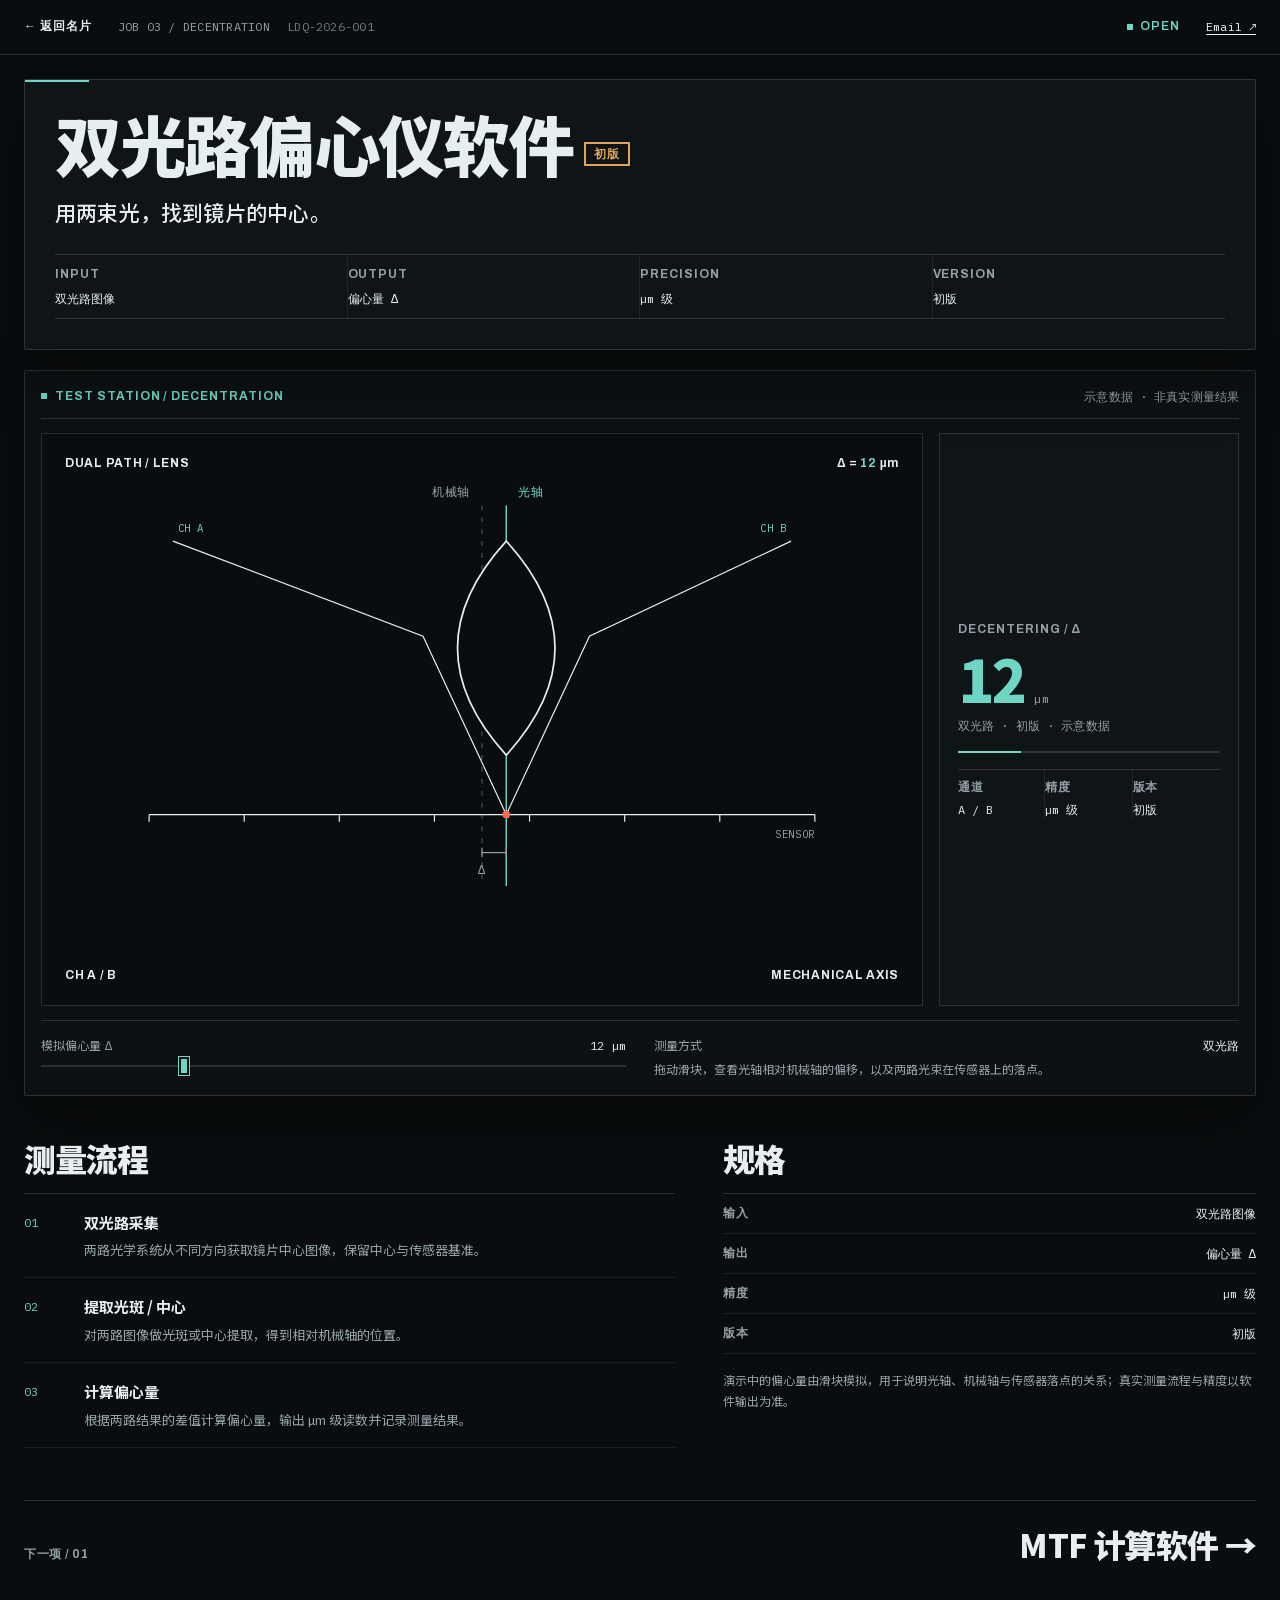
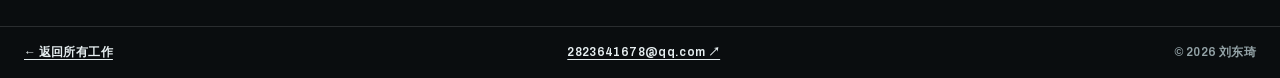
==== work/decentration.html @ 6ee16fad "Deploy optical instrument console" ====
<!DOCTYPE html>
<html lang="zh-CN">
<head>
  <meta charset="utf-8">
  <meta name="viewport" content="width=device-width, initial-scale=1">
  <title>双光路偏心仪软件 — 刘东琦</title>
  <meta name="description" content="双光路偏心测量软件初版：提取两路光斑/中心位置，计算镜片偏心量，精度 µm 级。">
  <meta name="theme-color" content="#0a0d0f">
  <link rel="icon" href="../favicon.svg" type="image/svg+xml">
  <link rel="preload" href="../assets/fonts/noto-sans-sc.woff2" as="font" type="font/woff2" crossorigin>
  <link rel="stylesheet" href="../styles.css">
  <link rel="stylesheet" href="work.css">
</head>
<body class="case-page" data-project="decentration">
  <a class="skip" href="#demo">跳到效果演示</a>

  <header class="topbar">
    <div class="topbar__inner">
      <a class="topbar__brand" href="../index.html#work">← 返回名片</a>
      <span class="topbar__job">JOB 03 / DECENTRATION <span>LDQ-2026-001</span></span>
      <span class="topbar__status"><i></i>OPEN</span>
      <a class="topbar__email" href="mailto:2823641678@qq.com">Email ↗</a>
    </div>
  </header>

  <main class="case" id="demo">
    <div class="wrap">
      <header class="case-head">
        <h1>双光路偏心仪软件<span class="badge">初版</span></h1>
        <p class="case-head__lead">用两束光，找到镜片的中心。</p>
        <dl class="case-head__facts">
          <div><dt>INPUT</dt><dd>双光路图像</dd></div>
          <div><dt>OUTPUT</dt><dd>偏心量 Δ</dd></div>
          <div><dt>PRECISION</dt><dd>µm 级</dd></div>
          <div><dt>VERSION</dt><dd>初版</dd></div>
        </dl>
      </header>

      <section class="demo" aria-label="双光路偏心测量演示">
        <div class="demo__head">
          <span class="demo__label"><i></i>TEST STATION / DECENTRATION</span>
          <span class="demo__note">示意数据 · 非真实测量结果</span>
        </div>

        <div class="demo__grid">
          <div class="demo__stage dec-stage">
            <svg data-dec-svg viewBox="0 0 720 460" role="img" aria-labelledby="dec-demo-title">
              <title id="dec-demo-title">双光路偏心测量示意</title>
              <g data-dec-plot></g>
            </svg>
            <div class="stage-hud">
              <span>DUAL PATH / LENS</span>
              <span>Δ = <b data-dec-offset>12</b> µm</span>
            </div>
            <div class="stage-hud stage-hud--bottom">
              <span>CH A / B</span>
              <span>MECHANICAL AXIS</span>
            </div>
          </div>

          <aside class="readout" aria-label="测量读数">
            <p class="readout__label">DECENTERING / Δ</p>
            <p class="readout__value"><span data-dec-value>12</span><small>µm</small></p>
            <p class="readout__sub">双光路 · 初版 · 示意数据</p>
            <div class="readout__bar"><i data-dec-bar></i></div>
            <dl class="readout__list">
              <div><dt>通道</dt><dd>A / B</dd></div>
              <div><dt>精度</dt><dd>µm 级</dd></div>
              <div><dt>版本</dt><dd>初版</dd></div>
            </dl>
          </aside>
        </div>

        <div class="demo__controls">
          <label class="control">
            <span>模拟偏心量 Δ <b><span data-dec-offset>12</span> µm</b></span>
            <input type="range" min="0" max="50" step="1" value="12" data-dec-input>
          </label>
          <div class="control control--note">
            <span>测量方式 <b>双光路</b></span>
            <p>拖动滑块，查看光轴相对机械轴的偏移，以及两路光束在传感器上的落点。</p>
          </div>
        </div>
      </section>

      <div class="case-grid">
        <section class="case-block">
          <h2>测量流程</h2>
          <ol class="steps">
            <li>
              <span>01</span>
              <div>
                <b>双光路采集</b>
                <p>两路光学系统从不同方向获取镜片中心图像，保留中心与传感器基准。</p>
              </div>
            </li>
            <li>
              <span>02</span>
              <div>
                <b>提取光斑 / 中心</b>
                <p>对两路图像做光斑或中心提取，得到相对机械轴的位置。</p>
              </div>
            </li>
            <li>
              <span>03</span>
              <div>
                <b>计算偏心量</b>
                <p>根据两路结果的差值计算偏心量，输出 µm 级读数并记录测量结果。</p>
              </div>
            </li>
          </ol>
        </section>

        <aside class="case-specs">
          <h2>规格</h2>
          <dl>
            <div><dt>输入</dt><dd>双光路图像</dd></div>
            <div><dt>输出</dt><dd>偏心量 Δ</dd></div>
            <div><dt>精度</dt><dd>µm 级</dd></div>
            <div><dt>版本</dt><dd>初版</dd></div>
          </dl>
          <p class="case-note">演示中的偏心量由滑块模拟，用于说明光轴、机械轴与传感器落点的关系；真实测量流程与精度以软件输出为准。</p>
        </aside>
      </div>

      <nav class="case-next" aria-label="下一个项目">
        <a href="mtf.html">
          <span>下一项 / 01</span>
          <b>MTF 计算软件 →</b>
        </a>
      </nav>
    </div>
  </main>

  <footer class="case-footer">
    <div class="wrap case-footer__inner">
      <a href="../index.html#work">← 返回所有工作</a>
      <a href="mailto:2823641678@qq.com">2823641678@qq.com ↗</a>
      <span>© 2026 刘东琦</span>
    </div>
  </footer>

  <script src="work.js" defer></script>
</body>
</html>
---- styles.css ----
/* ------------------------------------------------------------------
   Optical Instrument Console — 刘东琦 / AI software engineer
   Dark, precision-instrument system: graphite, fine rules, live data.
   ------------------------------------------------------------------ */

@font-face {
  font-family: "Noto Sans SC";
  src: url("assets/fonts/noto-sans-sc.woff2") format("woff2");
  font-weight: 400 900;
  font-style: normal;
  font-display: swap;
}

@font-face {
  font-family: "Archivo";
  src: url("assets/fonts/archivo.woff2") format("woff2");
  font-weight: 400 700;
  font-style: normal;
  font-display: swap;
}

@font-face {
  font-family: "IBM Plex Mono";
  src: url("assets/fonts/ibm-plex-mono-regular.woff2") format("woff2");
  font-weight: 400;
  font-style: normal;
  font-display: swap;
}

:root {
  --bg: #0a0d0f;
  --panel: #0f1417;
  --panel-2: #0c1113;
  --line: rgba(230, 240, 240, 0.14);
  --line-soft: rgba(230, 240, 240, 0.08);
  --text: #e6eef0;
  --muted: #93a2a6;
  --dim: #6f8085;
  --cyan: #6fd5c5;
  --amber: #dfa55c;
  --red: #ff6b4f;
  --sans-cn: "Noto Sans SC", "PingFang SC", "Hiragino Sans GB", "Microsoft YaHei", sans-serif;
  --display: "Archivo", "Helvetica Neue", Arial, sans-serif;
  --mono: "IBM Plex Mono", ui-monospace, "SF Mono", Menlo, monospace;
  --shadow: 0 24px 64px rgba(0, 0, 0, 0.35);
  color-scheme: dark;
}

*,
*::before,
*::after {
  box-sizing: border-box;
}

html {
  scroll-behavior: smooth;
}

body {
  margin: 0;
  min-height: 100vh;
  overflow-x: hidden;
  background: var(--bg);
  color: var(--text);
  font-family: var(--sans-cn);
  font-size: 16px;
  line-height: 1.6;
  -webkit-font-smoothing: antialiased;
  text-rendering: optimizeLegibility;
  caret-color: var(--cyan);
  scrollbar-color: var(--muted) var(--bg);
}

a {
  color: inherit;
  text-decoration: none;
}

button {
  padding: 0;
  border: 0;
  background: none;
  color: inherit;
  font: inherit;
  cursor: pointer;
}

svg {
  display: block;
  max-width: 100%;
}

::selection {
  background: var(--cyan);
  color: var(--bg);
}

:focus-visible {
  outline: 2px solid var(--cyan);
  outline-offset: 3px;
}

.skip {
  position: fixed;
  top: 12px;
  left: 12px;
  z-index: 40;
  padding: 10px 14px;
  background: var(--cyan);
  color: var(--bg);
  font-family: var(--display);
  font-size: 12px;
  font-weight: 700;
  letter-spacing: 0.04em;
  transform: translateY(-200%);
}

.skip:focus {
  transform: none;
}

.wrap {
  width: min(1280px, calc(100% - 48px));
  margin-inline: auto;
}

/* Ambient technical drawing ----------------------------------------- */

.ambient {
  position: fixed;
  top: 50%;
  right: -10vw;
  z-index: 0;
  width: min(900px, 80vw);
  height: auto;
  opacity: 0.9;
  pointer-events: none;
  transform: translateY(-50%);
}

main {
  position: relative;
  z-index: 1;
}

/* System bar -------------------------------------------------------- */

.topbar {
  position: sticky;
  top: 0;
  z-index: 30;
  border-bottom: 1px solid var(--line);
  background: var(--bg);
}

.topbar__inner {
  display: flex;
  align-items: center;
  gap: 26px;
  width: min(1280px, calc(100% - 48px));
  min-height: 54px;
  margin-inline: auto;
  font-family: var(--display);
  font-size: 12px;
  font-weight: 600;
  letter-spacing: 0.08em;
  text-transform: uppercase;
}

.topbar__brand {
  display: inline-flex;
  align-items: center;
  gap: 9px;
  color: var(--text);
  font-weight: 700;
}

.topbar__mark {
  width: 20px;
  height: 20px;
  color: var(--cyan);
}

.topbar__mark .mark-dot {
  fill: var(--cyan);
}

.topbar__job {
  color: var(--muted);
  font-family: var(--mono);
  font-size: 12px;
  font-weight: 400;
  letter-spacing: 0.02em;
  text-transform: none;
}

.topbar__job span {
  margin-left: 10px;
  color: var(--dim);
}

.topbar__status {
  display: inline-flex;
  align-items: center;
  gap: 7px;
  margin-left: auto;
  color: var(--cyan);
}

.topbar__status i {
  width: 6px;
  height: 6px;
  background: var(--cyan);
}

.topbar__email {
  color: var(--text);
  font-family: var(--mono);
  font-size: 12px;
  font-weight: 400;
  letter-spacing: 0.01em;
  text-transform: none;
  text-decoration: underline;
  text-underline-offset: 3px;
}

.topbar__email:hover {
  color: var(--cyan);
}

/* Hero console ------------------------------------------------------ */

.console {
  padding: 24px 0 0;
}

.console__grid {
  display: grid;
  grid-template-columns: minmax(0, 4.8fr) minmax(0, 7.2fr);
  gap: 18px;
  align-items: stretch;
}

.profile {
  position: relative;
  display: flex;
  flex-direction: column;
  overflow: hidden;
  padding: clamp(24px, 2.6vw, 34px);
  border: 1px solid var(--line);
  border-radius: 2px;
  background: var(--panel);
  box-shadow: var(--shadow);
}

.profile::before {
  content: "";
  position: absolute;
  top: 0;
  left: 0;
  width: 64px;
  height: 2px;
  background: var(--cyan);
}

.profile h1 {
  margin: 0;
  color: var(--text);
  font-family: var(--sans-cn);
  font-size: clamp(68px, 7vw, 102px);
  font-weight: 900;
  line-height: 0.95;
  letter-spacing: -0.04em;
}

.profile h1 .dot {
  color: var(--cyan);
}

.profile__latin {
  margin: 8px 0 0;
  color: var(--muted);
  font-family: var(--display);
  font-size: 12px;
  font-weight: 600;
  letter-spacing: 0.2em;
}

.profile__role {
  display: flex;
  flex-wrap: wrap;
  align-items: baseline;
  margin: 20px 0 0;
  color: var(--text);
  font-size: 15px;
  font-weight: 500;
}

.profile__role strong {
  font-weight: 700;
}

.profile__role span {
  margin: 0 9px;
  color: var(--muted);
}

.profile__statement {
  max-width: 15em;
  margin: 24px 0 0;
  color: var(--text);
  font-size: clamp(22px, 2.2vw, 28px);
  font-weight: 500;
  line-height: 1.5;
  letter-spacing: 0.01em;
}

.profile__specs {
  margin: auto 0 0;
  border-top: 1px solid var(--line);
}

.profile__specs div {
  display: flex;
  align-items: baseline;
  justify-content: space-between;
  gap: 16px;
  padding: 9px 0;
  border-bottom: 1px solid var(--line-soft);
}

.profile__specs dt {
  color: var(--muted);
  font-family: var(--display);
  font-size: 12px;
  font-weight: 700;
  letter-spacing: 0.08em;
}

.profile__specs dd {
  margin: 0;
  color: var(--text);
  font-family: var(--mono);
  font-size: 12px;
  letter-spacing: 0.01em;
  text-align: right;
}

.profile__contact {
  display: flex;
  flex-wrap: wrap;
  align-items: center;
  gap: 12px 16px;
  margin-top: 18px;
}

.profile__email {
  color: var(--text);
  font-family: var(--mono);
  font-size: 14px;
  letter-spacing: 0.01em;
  text-decoration: underline;
  text-underline-offset: 4px;
}

.profile__email:hover {
  color: var(--cyan);
}

.copy-link {
  color: var(--cyan);
  font-family: var(--display);
  font-size: 12px;
  font-weight: 700;
  letter-spacing: 0.08em;
  text-decoration: underline;
  text-underline-offset: 3px;
}

.copy-link:hover {
  color: var(--text);
}

.copy-link.is-copied {
  color: var(--amber);
}

.save-card {
  display: inline-flex;
  align-items: center;
  gap: 8px;
  margin-left: auto;
  padding: 10px 14px;
  border: 1px solid var(--cyan);
  background: transparent;
  color: var(--cyan);
  font-family: var(--display);
  font-size: 12px;
  font-weight: 700;
  letter-spacing: 0.08em;
  line-height: 1.2;
  transition: background 0.15s ease, color 0.15s ease;
}

.save-card:hover {
  background: var(--cyan);
  color: var(--bg);
}

.save-card.is-done {
  background: var(--cyan);
  color: var(--bg);
}

/* Schematic --------------------------------------------------------- */

.schematic {
  display: flex;
  min-width: 0;
  flex-direction: column;
  border: 1px solid var(--line);
  border-radius: 2px;
  background: var(--panel-2);
  box-shadow: var(--shadow);
}

.schematic__bar,
.schematic__foot {
  display: flex;
  align-items: center;
  justify-content: space-between;
  gap: 16px;
  padding: 11px 14px;
  color: var(--muted);
  font-family: var(--mono);
  font-size: 12px;
  letter-spacing: 0.05em;
  text-transform: uppercase;
}

.schematic__bar {
  border-bottom: 1px solid var(--line);
}

.schematic__bar span:first-child {
  color: var(--text);
}

.schematic__foot {
  border-top: 1px solid var(--line);
}

.schematic__drawing {
  width: 100%;
  height: auto;
}

/* Work manifest ----------------------------------------------------- */

.manifest {
  padding: 48px 0 40px;
  background: var(--bg);
}

.manifest__head {
  display: flex;
  align-items: baseline;
  justify-content: space-between;
  gap: 24px;
  padding-bottom: 14px;
  border-bottom: 1px solid var(--line);
}

.manifest__head h2 {
  margin: 0;
  color: var(--text);
  font-family: var(--sans-cn);
  font-size: clamp(30px, 3vw, 38px);
  font-weight: 900;
  letter-spacing: -0.03em;
  line-height: 1.1;
}

.manifest__head h2 span {
  margin-left: 10px;
  color: var(--muted);
  font-family: var(--display);
  font-size: 12px;
  font-weight: 600;
  letter-spacing: 0.12em;
}

.manifest__head p {
  margin: 0;
  color: var(--muted);
  font-family: var(--mono);
  font-size: 12px;
  letter-spacing: 0.04em;
}

.manifest__table {
  border-bottom: 1px solid var(--line);
}

.manifest__header,
.module {
  display: grid;
  grid-template-columns: minmax(0, 1fr) 150px 140px 100px 100px;
  gap: 16px;
  align-items: center;
}

.manifest__header {
  padding: 10px 0;
  border-bottom: 1px solid var(--line);
  color: var(--muted);
  font-family: var(--display);
  font-size: 12px;
  font-weight: 700;
  letter-spacing: 0.08em;
  text-transform: uppercase;
}

.module {
  padding: 16px 0;
  border-bottom: 1px solid var(--line-soft);
  color: var(--text);
  transition: background 0.15s ease;
}

.module:last-child {
  border-bottom: 0;
}

.module:hover {
  background: rgba(255, 255, 255, 0.03);
}

.module:focus-visible {
  outline-offset: -2px;
}

.module__main {
  display: grid;
  grid-template-columns: 28px 54px minmax(0, 1fr);
  gap: 12px;
  align-items: center;
}

.module__index {
  color: var(--cyan);
  font-family: var(--mono);
  font-size: 12px;
}

.module__fig {
  width: 52px;
  height: 36px;
}

.module__title b {
  display: block;
  color: var(--text);
  font-size: 19px;
  font-weight: 700;
  letter-spacing: -0.01em;
  line-height: 1.3;
}

.module__title small {
  display: block;
  margin-top: 3px;
  color: var(--muted);
  font-size: 12px;
  font-weight: 400;
}

.module__cell {
  color: var(--muted);
  font-family: var(--mono);
  font-size: 12px;
  letter-spacing: 0.01em;
}

.module__state {
  display: flex;
  align-items: center;
  justify-content: space-between;
  gap: 8px;
  color: var(--cyan);
  font-family: var(--display);
  font-size: 12px;
  font-weight: 700;
  letter-spacing: 0.06em;
  text-transform: uppercase;
}

.module__state i {
  font-style: normal;
  transition: transform 0.15s ease;
}

.module:hover .module__state i {
  transform: translateX(4px);
}

.module__state--initial {
  color: var(--amber);
}

/* Footer ------------------------------------------------------------ */

.footer {
  padding: 30px 0 18px;
  border-top: 1px solid var(--line);
  background: var(--bg);
}

.footer__main {
  display: flex;
  align-items: flex-end;
  justify-content: space-between;
  gap: 32px;
}

.footer__line {
  max-width: 20ch;
  margin: 0;
  color: var(--text);
  font-size: clamp(26px, 3vw, 34px);
  font-weight: 500;
  line-height: 1.45;
  letter-spacing: -0.01em;
}

.footer__contact {
  display: flex;
  flex-wrap: wrap;
  align-items: center;
  gap: 18px;
}

.footer__email {
  color: var(--text);
  font-family: var(--mono);
  font-size: 14px;
  letter-spacing: 0.01em;
  text-decoration: underline;
  text-underline-offset: 4px;
}

.footer__email:hover {
  color: var(--cyan);
}

.footer__back {
  color: var(--muted);
  font-family: var(--display);
  font-size: 12px;
  font-weight: 600;
  letter-spacing: 0.04em;
}

.footer__back:hover {
  color: var(--text);
}

.footer__meta {
  display: flex;
  flex-wrap: wrap;
  justify-content: space-between;
  gap: 10px 24px;
  margin-top: 28px;
  padding-top: 12px;
  border-top: 1px solid var(--line-soft);
  color: var(--muted);
  font-family: var(--display);
  font-size: 12px;
  font-weight: 600;
  letter-spacing: 0.06em;
  text-transform: uppercase;
}

.footer__fine {
  max-width: 72ch;
  margin: 10px 0 0;
  color: var(--muted);
  font-size: 10px;
  line-height: 1.7;
}

/* Motion ------------------------------------------------------------ */

/* One authored moment: the schematic is already visible; the status is static.
   Interactive values update instantly. No scroll reveals, glows, or parallax. */

/* Responsive -------------------------------------------------------- */

@media (max-width: 1080px) {
  .console__grid {
    grid-template-columns: 1fr;
  }

  .schematic {
    max-width: 760px;
  }

  .manifest__header,
  .module {
    grid-template-columns: minmax(0, 1fr) 120px 116px 84px 88px;
    gap: 12px;
  }
}

@media (max-width: 780px) {
  .wrap,
  .topbar__inner {
    width: calc(100% - 32px);
  }

  .topbar__inner {
    gap: 14px;
    min-height: 46px;
    font-size: 12px;
  }

  .topbar__job,
  .topbar__email {
    display: none;
  }

  .topbar__status {
    margin-left: auto;
  }

  .ambient {
    display: none;
  }

  .console {
    padding-top: 20px;
  }

  .profile {
    padding: 22px;
  }

  .profile h1 {
    font-size: clamp(56px, 16vw, 82px);
  }

  .profile__statement {
    font-size: 21px;
  }

  .profile__specs div {
    padding: 8px 0;
  }

  .profile__specs dd {
    max-width: 62%;
  }

  .profile__contact {
    align-items: stretch;
  }

  .profile__email {
    width: 100%;
  }

  .save-card {
    width: 100%;
    justify-content: center;
    margin-left: 0;
    margin-top: 2px;
  }

  .schematic {
    max-width: none;
  }

  .schematic__bar,
  .schematic__foot {
    flex-wrap: wrap;
    row-gap: 4px;
    font-size: 12px;
    letter-spacing: 0.03em;
  }

  .manifest {
    padding-top: 40px;
  }

  .manifest__head {
    display: block;
  }

  .manifest__head p {
    margin-top: 6px;
  }

  .manifest__header {
    display: none;
  }

  .module {
    grid-template-columns: 1fr;
    gap: 7px;
    padding: 16px 0;
  }

  .module__main {
    grid-template-columns: 22px 46px minmax(0, 1fr);
    gap: 10px;
  }

  .module__fig {
    width: 42px;
    height: 30px;
  }

  .module__title b {
    font-size: 18px;
  }

  .module__cell {
    display: flex;
    gap: 8px;
    font-size: 12px;
  }

  .module__cell::before {
    content: attr(data-label);
    width: 76px;
    flex: 0 0 auto;
    color: var(--muted);
    font-family: var(--display);
    font-size: 12px;
    font-weight: 700;
    letter-spacing: 0.06em;
  }

  .module__state {
    justify-content: flex-start;
    gap: 8px;
  }

  .footer__main {
    display: block;
  }

  .footer__contact {
    margin-top: 18px;
  }

  .footer__meta {
    display: grid;
    grid-template-columns: 1fr;
    gap: 6px;
  }
}

@media (max-width: 420px) {
  .profile h1 {
    font-size: 54px;
  }

  .profile__latin {
    font-size: 12px;
  }

  .profile__role {
    font-size: 14px;
  }

  .profile__statement {
    font-size: 19px;
  }

  .profile__email {
    font-size: 13px;
  }

  .footer__line {
    font-size: 24px;
  }

  .footer__email {
    font-size: 13px;
  }
}

/* Reduced motion ---------------------------------------------------- */

@media (prefers-reduced-motion: reduce) {
  html {
    scroll-behavior: auto;
  }

  *,
  *::before,
  *::after {
    animation-duration: 0.01ms !important;
    animation-delay: 0ms !important;
    animation-iteration-count: 1 !important;
    transition-duration: 0.01ms !important;
  }
}

/* Print ------------------------------------------------------------- */

@media print {
  body {
    background: #fff;
    color: #000;
  }

  .ambient,
  .topbar,
  .footer,
  .skip {
    display: none;
  }

  .console {
    padding: 0;
  }

  .console__grid {
    grid-template-columns: 1fr;
  }

  .profile,
  .schematic {
    box-shadow: none;
    border-color: #000;
    background: #fff;
    color: #000;
  }

  .profile h1,
  .profile__role,
  .profile__statement,
  .module__title b {
    color: #000;
  }

  .manifest {
    padding-top: 24px;
  }

  .module:hover {
    background: transparent;
  }
}
---- work/work.css ----
/* ------------------------------------------------------------------
   Case pages — dark optical test benches
   ------------------------------------------------------------------ */

.case-page {
  overflow-x: hidden;
  background: var(--bg);
  color: var(--text);
}

.case {
  padding: 24px 0 56px;
  background: var(--bg);
}

.case-head {
  position: relative;
  padding: 30px;
  border: 1px solid var(--line);
  border-radius: 2px;
  background: var(--panel);
  box-shadow: var(--shadow);
}

.case-head::before {
  content: "";
  position: absolute;
  top: 0;
  left: 0;
  width: 64px;
  height: 2px;
  background: var(--cyan);
}

.case-head h1 {
  margin: 0;
  color: var(--text);
  font-family: var(--sans-cn);
  font-size: clamp(44px, 5.2vw, 68px);
  font-weight: 900;
  line-height: 1.02;
  letter-spacing: -0.035em;
}

.case-head .badge {
  display: inline-block;
  margin-left: 12px;
  padding: 4px 8px;
  border: 2px solid var(--amber);
  color: var(--amber);
  font-family: var(--display);
  font-size: 12px;
  font-weight: 700;
  letter-spacing: 0.06em;
  vertical-align: middle;
}

.case-head__lead {
  max-width: 30em;
  margin: 18px 0 0;
  color: var(--text);
  font-size: clamp(18px, 1.8vw, 21px);
  font-weight: 500;
  line-height: 1.55;
  letter-spacing: 0.01em;
}

.case-head__facts {
  display: grid;
  grid-template-columns: repeat(4, minmax(0, 1fr));
  margin: 26px 0 0;
  border-top: 1px solid var(--line);
  border-bottom: 1px solid var(--line);
}

.case-head__facts div {
  padding: 10px 14px 10px 0;
  border-right: 1px solid var(--line-soft);
}

.case-head__facts div:last-child {
  border-right: 0;
}

.case-head__facts dt {
  color: var(--muted);
  font-family: var(--display);
  font-size: 12px;
  font-weight: 700;
  letter-spacing: 0.08em;
  text-transform: uppercase;
}

.case-head__facts dd {
  margin: 4px 0 0;
  color: var(--text);
  font-family: var(--mono);
  font-size: 12px;
  letter-spacing: 0.01em;
}

/* Test bench -------------------------------------------------------- */

.demo {
  margin-top: 20px;
  padding: 16px;
  border: 1px solid var(--line);
  border-radius: 2px;
  background: var(--panel-2);
  box-shadow: var(--shadow);
}

.demo__head {
  display: flex;
  align-items: center;
  justify-content: space-between;
  gap: 16px;
  padding-bottom: 12px;
  border-bottom: 1px solid var(--line);
}

.demo__label {
  display: inline-flex;
  align-items: center;
  gap: 8px;
  color: var(--cyan);
  font-family: var(--display);
  font-size: 12px;
  font-weight: 700;
  letter-spacing: 0.08em;
  text-transform: uppercase;
}

.demo__label i {
  width: 6px;
  height: 6px;
  background: var(--cyan);
}

.demo__note {
  color: var(--muted);
  font-family: var(--mono);
  font-size: 12px;
  font-weight: 400;
  letter-spacing: 0.01em;
}

.demo__grid {
  display: grid;
  grid-template-columns: minmax(0, 1fr) 300px;
  gap: 16px;
  margin-top: 14px;
}

.demo__stage {
  position: relative;
  min-height: 390px;
  overflow: hidden;
  padding: 12px;
  border: 1px solid var(--line);
  background: var(--bg);
}

.readout {
  display: flex;
  flex-direction: column;
  justify-content: center;
  padding: 18px;
  border: 1px solid var(--line);
  background: var(--panel);
}

.readout__label {
  margin: 0;
  color: var(--muted);
  font-family: var(--display);
  font-size: 12px;
  font-weight: 700;
  letter-spacing: 0.08em;
}

.readout__value {
  display: flex;
  align-items: baseline;
  gap: 8px;
  margin: 10px 0 0;
  color: var(--cyan);
  font-family: var(--sans-cn);
  font-size: clamp(48px, 4.6vw, 62px);
  font-weight: 900;
  line-height: 1;
  letter-spacing: -0.03em;
}

.readout__value small {
  color: var(--muted);
  font-family: var(--mono);
  font-size: 12px;
  font-weight: 400;
  letter-spacing: 0.02em;
}

.readout__sub {
  margin: 8px 0 0;
  color: var(--muted);
  font-family: var(--mono);
  font-size: 12px;
  letter-spacing: 0.01em;
}

.readout__bar {
  height: 2px;
  margin-top: 16px;
  background: var(--line);
}

.readout__bar i {
  display: block;
  width: 78%;
  height: 100%;
  background: var(--cyan);
  transition: width 0.15s ease-out;
}

.readout__list {
  display: grid;
  grid-template-columns: repeat(3, minmax(0, 1fr));
  gap: 0;
  margin: 16px 0 0;
  padding: 0;
  border-top: 1px solid var(--line);
}

.readout__list div {
  padding: 8px 10px 0 0;
  border-right: 1px solid var(--line-soft);
}

.readout__list div:last-child {
  padding-right: 0;
  border-right: 0;
}

.readout__list dt {
  color: var(--muted);
  font-family: var(--display);
  font-size: 12px;
  font-weight: 700;
  letter-spacing: 0.06em;
}

.readout__list dd {
  margin: 3px 0 0;
  color: var(--text);
  font-family: var(--mono);
  font-size: 12px;
}

/* Intensity profile (case chart; overrides the homepage .profile panel) */

.case-page .profile {
  position: static;
  display: block;
  overflow: visible;
  margin-top: 14px;
  padding: 12px 16px 8px;
  border: 1px solid var(--line);
  border-radius: 0;
  background: var(--panel-2);
  box-shadow: none;
}

.case-page .profile::before {
  display: none;
}

.case-page .profile__head {
  display: flex;
  justify-content: space-between;
  gap: 12px;
  margin-bottom: 4px;
  color: var(--muted);
  font-family: var(--display);
  font-size: 12px;
  font-weight: 700;
  letter-spacing: 0.06em;
  text-transform: uppercase;
}

.case-page .profile svg {
  width: 100%;
  height: 100px;
}

/* Controls ---------------------------------------------------------- */

.demo__controls {
  display: grid;
  grid-template-columns: 1fr 1fr;
  gap: 16px 28px;
  margin-top: 14px;
  padding-top: 14px;
  border-top: 1px solid var(--line);
}

.control {
  display: flex;
  flex-direction: column;
  gap: 10px;
}

.control > span {
  display: flex;
  align-items: baseline;
  justify-content: space-between;
  gap: 12px;
  color: var(--muted);
  font-size: 12px;
}

.control b {
  color: var(--text);
  font-family: var(--mono);
  font-size: 12px;
  font-weight: 400;
  letter-spacing: 0.01em;
}

.control input[type="range"] {
  width: 100%;
  height: 2px;
  margin: 0;
  border-radius: 0;
  background: var(--line);
  appearance: none;
  -webkit-appearance: none;
  cursor: pointer;
  outline: none;
}

.control input[type="range"]::-webkit-slider-thumb {
  width: 10px;
  height: 18px;
  border: 2px solid var(--panel-2);
  border-radius: 0;
  background: var(--cyan);
  box-shadow: 0 0 0 1px var(--cyan);
  -webkit-appearance: none;
}

.control input[type="range"]::-moz-range-thumb {
  width: 8px;
  height: 16px;
  border: 2px solid var(--panel-2);
  border-radius: 0;
  background: var(--cyan);
  box-shadow: 0 0 0 1px var(--cyan);
}

.control--check {
  flex-direction: row;
  align-items: center;
  justify-content: space-between;
  gap: 16px;
  padding: 9px 11px;
  border: 1px solid var(--line);
}

.control--check > span {
  justify-content: flex-start;
  color: var(--text);
}

.control--check input[type="checkbox"] {
  width: 16px;
  height: 16px;
  margin: 0;
  accent-color: var(--cyan);
  cursor: pointer;
}

.control--note {
  justify-content: center;
  gap: 4px;
}

.control--note p {
  margin: 0;
  color: var(--muted);
  font-size: 12px;
  line-height: 1.65;
}

/* Stage HUD --------------------------------------------------------- */

.stage-hud {
  position: absolute;
  top: 16px;
  right: 16px;
  left: 16px;
  z-index: 3;
  display: flex;
  align-items: center;
  justify-content: space-between;
  gap: 12px;
  color: var(--text);
  font-family: var(--display);
  font-size: 12px;
  font-weight: 700;
  letter-spacing: 0.06em;
}

.stage-hud span {
  padding: 4px 7px;
  background: rgba(10, 13, 15, 0.82);
}

.stage-hud b {
  color: var(--cyan);
  font-weight: 700;
}

.stage-hud--bottom {
  top: auto;
  bottom: 16px;
}

/* MTF stage --------------------------------------------------------- */

.mtf-stage {
  background: var(--bg);
}

.linepair {
  position: absolute;
  inset: 12px;
  width: calc(100% - 24px);
  height: calc(100% - 24px);
  filter: blur(var(--blur-px, 0.3px));
}

.mtf-stage__scan {
  position: absolute;
  top: 52%;
  right: 12px;
  left: 12px;
  z-index: 2;
  height: 1px;
  background: var(--red);
}

/* Distortion / decentration stages ---------------------------------- */

.dist-stage svg,
.dec-stage svg {
  display: block;
  width: 100%;
  height: 100%;
  min-height: 366px;
}

.dist-stage__legend {
  position: absolute;
  right: 16px;
  bottom: 14px;
  left: 16px;
  z-index: 3;
  display: flex;
  flex-wrap: wrap;
  gap: 8px 16px;
  color: var(--muted);
  font-family: var(--display);
  font-size: 12px;
  font-weight: 600;
  letter-spacing: 0.04em;
}

.dist-stage__legend span {
  display: inline-flex;
  align-items: center;
  gap: 6px;
}

.dist-stage__legend i {
  display: block;
  width: 12px;
  height: 1px;
  background: currentColor;
}

.dist-stage__legend i.is-dashed {
  background: none;
  border-top: 1px dashed currentColor;
}

.dist-stage__legend i.is-dot {
  width: 5px;
  height: 5px;
  background: var(--cyan);
}

/* Case body --------------------------------------------------------- */

.case-grid {
  display: grid;
  grid-template-columns: minmax(0, 1.1fr) minmax(0, 0.9fr);
  gap: 48px;
  margin-top: 44px;
}

.case-block h2,
.case-specs h2 {
  margin: 0 0 16px;
  color: var(--text);
  font-family: var(--sans-cn);
  font-size: clamp(26px, 2.8vw, 32px);
  font-weight: 900;
  letter-spacing: -0.03em;
  line-height: 1.15;
}

.steps {
  margin: 0;
  padding: 0;
  list-style: none;
  border-top: 1px solid var(--line);
}

.steps li {
  display: grid;
  grid-template-columns: 44px minmax(0, 1fr);
  gap: 16px;
  padding: 16px 0;
  border-bottom: 1px solid var(--line-soft);
}

.steps li > span {
  color: var(--cyan);
  font-family: var(--mono);
  font-size: 12px;
  padding-top: 3px;
}

.steps b {
  color: var(--text);
  font-size: 15px;
  font-weight: 700;
}

.steps p {
  margin: 4px 0 0;
  color: var(--muted);
  font-size: 13px;
  line-height: 1.7;
}

.case-specs {
  align-self: start;
}

.case-specs dl {
  margin: 0;
  border-top: 1px solid var(--line);
}

.case-specs dl div {
  display: flex;
  justify-content: space-between;
  gap: 16px;
  padding: 10px 0;
  border-bottom: 1px solid var(--line-soft);
}

.case-specs dt {
  color: var(--muted);
  font-family: var(--display);
  font-size: 12px;
  font-weight: 700;
  letter-spacing: 0.04em;
  text-transform: uppercase;
}

.case-specs dd {
  margin: 0;
  color: var(--text);
  font-family: var(--mono);
  font-size: 12px;
  text-align: right;
}

.case-note {
  margin: 16px 0 0;
  color: var(--muted);
  font-size: 12px;
  line-height: 1.7;
}

.case-next {
  margin-top: 52px;
  padding-top: 18px;
  border-top: 1px solid var(--line);
}

.case-next a {
  display: flex;
  align-items: baseline;
  justify-content: space-between;
  gap: 24px;
}

.case-next span {
  color: var(--muted);
  font-family: var(--display);
  font-size: 12px;
  font-weight: 700;
  letter-spacing: 0.06em;
  text-transform: uppercase;
}

.case-next b {
  color: var(--text);
  font-family: var(--sans-cn);
  font-size: clamp(24px, 2.6vw, 32px);
  font-weight: 900;
  letter-spacing: -0.02em;
  transition: color 0.15s ease;
}

.case-next a:hover b {
  color: var(--cyan);
}

.case-footer {
  border-top: 1px solid var(--line);
  padding: 16px 0;
}

.case-footer__inner {
  display: flex;
  flex-wrap: wrap;
  align-items: center;
  justify-content: space-between;
  gap: 12px 24px;
  color: var(--muted);
  font-family: var(--display);
  font-size: 12px;
  font-weight: 600;
  letter-spacing: 0.03em;
}

.case-footer a {
  color: var(--text);
  text-decoration: underline;
  text-underline-offset: 3px;
}

.case-footer a:hover {
  color: var(--cyan);
}

/* Responsive -------------------------------------------------------- */

@media (max-width: 1040px) {
  .demo__grid {
    grid-template-columns: 1fr;
  }

  .case-grid {
    grid-template-columns: 1fr;
    gap: 32px;
  }

  .case-specs {
    max-width: 560px;
  }
}

@media (max-width: 760px) {
  .case {
    padding-top: 20px;
  }

  .case-head {
    padding: 22px;
  }

  .case-head h1 {
    font-size: clamp(38px, 11vw, 54px);
  }

  .case-head__lead {
    font-size: 17px;
  }

  .case-head__facts {
    grid-template-columns: 1fr;
    margin-top: 22px;
  }

  .case-head__facts div {
    display: flex;
    align-items: baseline;
    justify-content: space-between;
    gap: 16px;
    padding: 8px 8px 8px 0;
    border-right: 0;
    border-bottom: 1px solid var(--line-soft);
  }

  .case-head__facts div:last-child {
    border-bottom: 0;
  }

  .case-head__facts dd {
    margin: 0;
  }

  .demo {
    padding: 10px;
  }

  .demo__head {
    align-items: flex-start;
    gap: 8px;
  }

  .demo__note {
    font-size: 12px;
    text-align: right;
  }

  .demo__stage {
    min-height: 300px;
  }

  .dist-stage svg,
  .dec-stage svg {
    min-height: 280px;
  }

  .readout {
    padding: 16px;
  }

  .readout__value {
    font-size: 48px;
  }

  .readout__list {
    grid-template-columns: 1fr;
  }

  .readout__list div {
    display: flex;
    align-items: baseline;
    justify-content: space-between;
    gap: 12px;
    padding: 7px 8px 7px 0;
    border-right: 0;
    border-bottom: 1px solid var(--line-soft);
  }

  .readout__list div:last-child {
    border-bottom: 0;
  }

  .readout__list dd {
    margin: 0;
  }

  .case-page .profile svg {
    height: 80px;
  }

  .demo__controls {
    grid-template-columns: 1fr;
    gap: 14px;
  }

  .case-grid {
    margin-top: 36px;
  }

  .case-next b {
    font-size: 22px;
  }

  .case-footer__inner {
    display: grid;
    gap: 6px;
  }
}

@media (prefers-reduced-motion: reduce) {
  .readout__bar i,
  .case-next b {
    transition: none;
  }
}

@media print {
  .topbar,
  .case-footer {
    display: none;
  }

  .case {
    padding: 0;
  }

  .case-head,
  .demo {
    box-shadow: none;
  }

  .demo__controls,
  .case-next {
    display: none;
  }
}
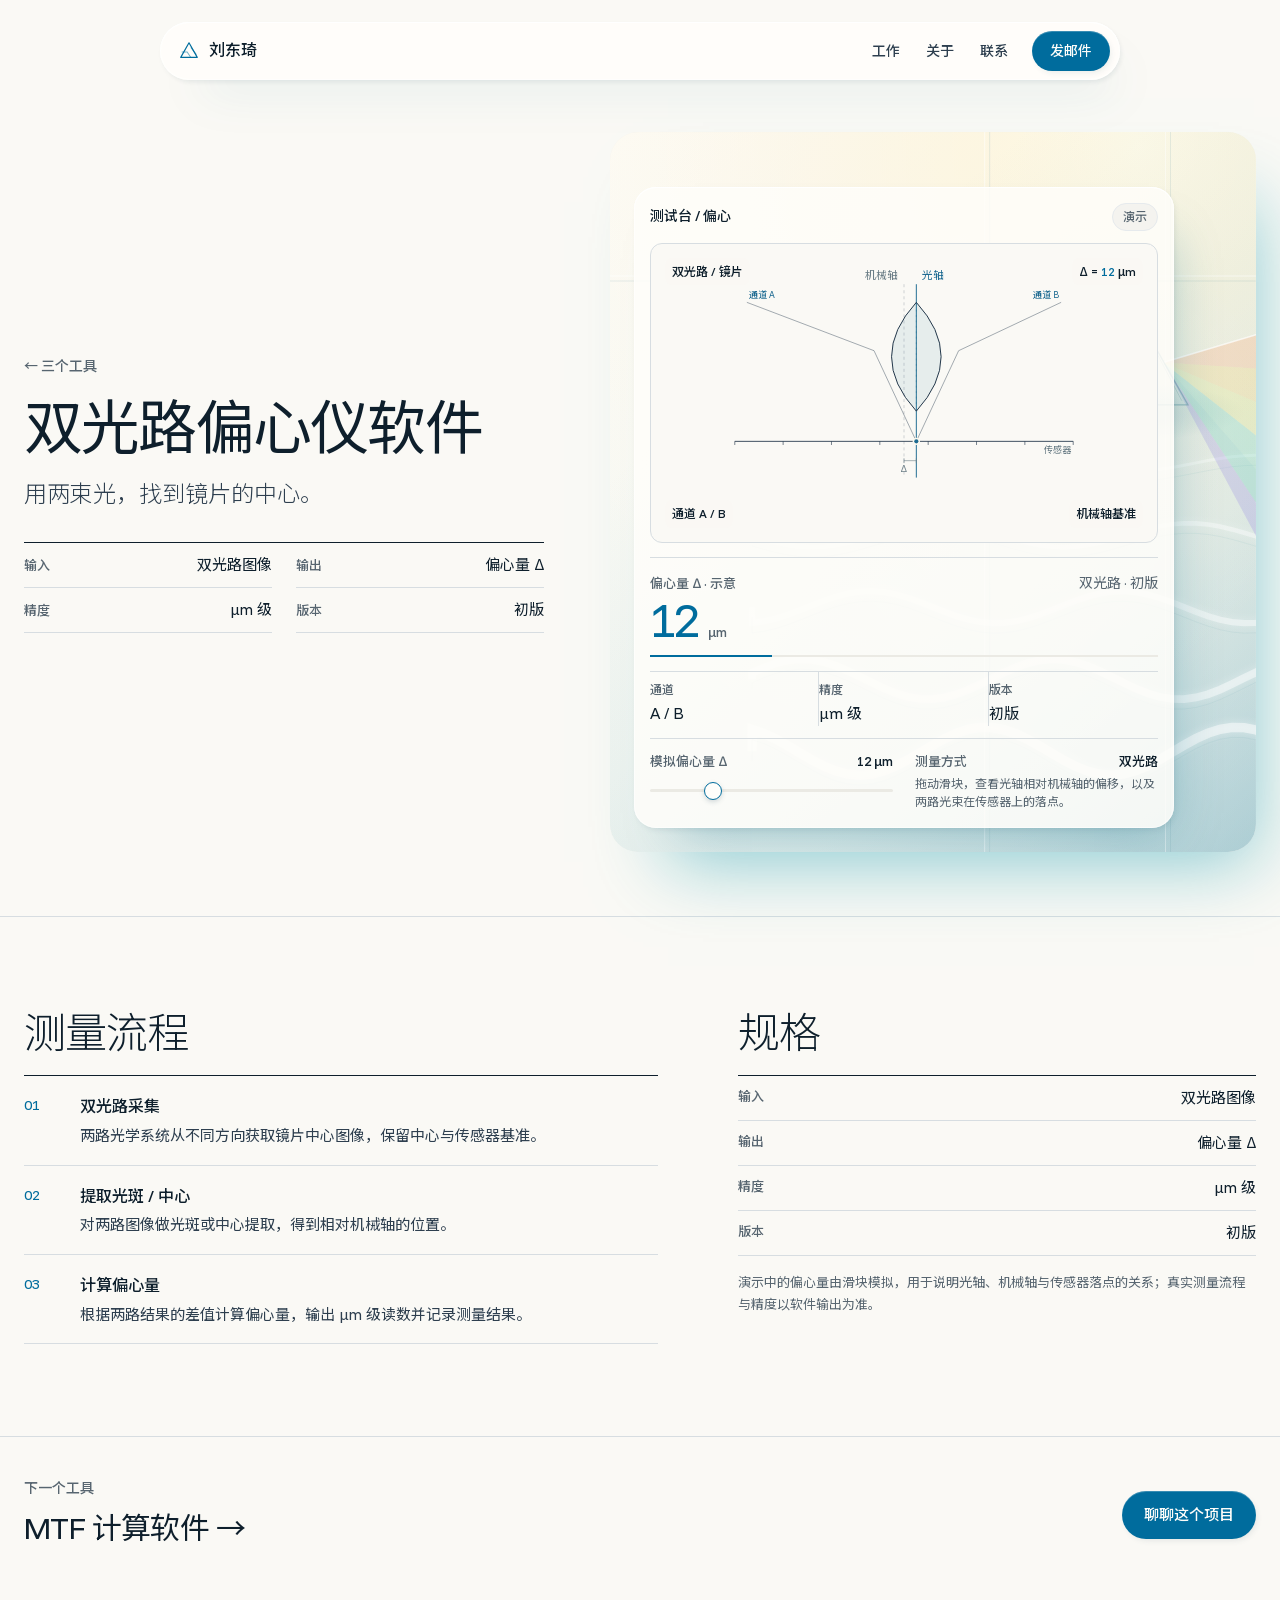
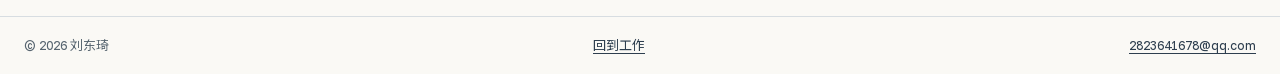
==== commit ef4551ba: "Redesign site in Hallmark Refract: sunlit glass, prism light, light test benches" ====
--- a/work/decentration.html
+++ b/work/decentration.html
@@ -4,88 +4,111 @@
   <meta charset="utf-8">
   <meta name="viewport" content="width=device-width, initial-scale=1">
   <title>双光路偏心仪软件 — 刘东琦</title>
-  <meta name="description" content="双光路偏心测量软件初版：提取两路光斑/中心位置，计算镜片偏心量，精度 µm 级。">
-  <meta name="theme-color" content="#0a0d0f">
+  <meta name="description" content="双光路偏心测量软件初版：提取两路光斑与中心位置，计算镜片偏心量，精度 µm 级。">
+  <meta name="theme-color" content="#faf7ef">
   <link rel="icon" href="../favicon.svg" type="image/svg+xml">
   <link rel="preload" href="../assets/fonts/noto-sans-sc.woff2" as="font" type="font/woff2" crossorigin>
+  <link rel="preload" href="../assets/fonts/funnel-display.woff2" as="font" type="font/woff2" crossorigin>
   <link rel="stylesheet" href="../styles.css">
   <link rel="stylesheet" href="work.css">
 </head>
 <body class="case-page" data-project="decentration">
-  <a class="skip" href="#demo">跳到效果演示</a>
+  <a class="skip" href="#demo">跳到测试台</a>
 
-  <header class="topbar">
-    <div class="topbar__inner">
-      <a class="topbar__brand" href="../index.html#work">← 返回名片</a>
-      <span class="topbar__job">JOB 03 / DECENTRATION <span>LDQ-2026-001</span></span>
-      <span class="topbar__status"><i></i>OPEN</span>
-      <a class="topbar__email" href="mailto:2823641678@qq.com">Email ↗</a>
+  <header class="site-nav">
+    <div class="nav-pill">
+      <a class="brand" href="../index.html">
+        <svg class="brand-mark" viewBox="0 0 24 24" fill="none" aria-hidden="true">
+          <path d="M12 3 21 19H3L12 3Z" stroke="currentColor" stroke-width="1.3" stroke-linejoin="round"/>
+          <path d="M4 13h6l4 6" stroke="currentColor" stroke-width="1.1" opacity=".55"/>
+          <path d="M14 8 20 16" stroke="currentColor" stroke-width="1.1" opacity=".55"/>
+        </svg>
+        <span>刘东琦</span>
+      </a>
+      <nav class="nav-links" aria-label="主导航">
+        <a href="../index.html#work">工作</a>
+        <a href="../index.html#about">关于</a>
+        <a href="../index.html#contact">联系</a>
+      </nav>
+      <a class="btn btn--primary btn--nav" href="mailto:2823641678@qq.com">发邮件</a>
     </div>
   </header>
 
-  <main class="case" id="demo">
-    <div class="wrap">
-      <header class="case-head">
-        <h1>双光路偏心仪软件<span class="badge">初版</span></h1>
-        <p class="case-head__lead">用两束光，找到镜片的中心。</p>
-        <dl class="case-head__facts">
-          <div><dt>INPUT</dt><dd>双光路图像</dd></div>
-          <div><dt>OUTPUT</dt><dd>偏心量 Δ</dd></div>
-          <div><dt>PRECISION</dt><dd>µm 级</dd></div>
-          <div><dt>VERSION</dt><dd>初版</dd></div>
-        </dl>
-      </header>
-
-      <section class="demo" aria-label="双光路偏心测量演示">
-        <div class="demo__head">
-          <span class="demo__label"><i></i>TEST STATION / DECENTRATION</span>
-          <span class="demo__note">示意数据 · 非真实测量结果</span>
+  <main class="case">
+    <section class="case-hero" id="demo" aria-labelledby="case-title">
+      <div class="wrap case-hero__inner">
+        <div class="case-hero__copy">
+          <a class="back-link" href="../index.html#work">← 三个工具</a>
+          <h1 id="case-title">双光路偏心仪软件</h1>
+          <p class="case-lead">用两束光，找到镜片的中心。</p>
+          <dl class="case-meta">
+            <div><dt>输入</dt><dd>双光路图像</dd></div>
+            <div><dt>输出</dt><dd>偏心量 Δ</dd></div>
+            <div><dt>精度</dt><dd>µm 级</dd></div>
+            <div><dt>版本</dt><dd>初版</dd></div>
+          </dl>
         </div>
 
-        <div class="demo__grid">
-          <div class="demo__stage dec-stage">
-            <svg data-dec-svg viewBox="0 0 720 460" role="img" aria-labelledby="dec-demo-title">
-              <title id="dec-demo-title">双光路偏心测量示意</title>
-              <g data-dec-plot></g>
-            </svg>
-            <div class="stage-hud">
-              <span>DUAL PATH / LENS</span>
-              <span>Δ = <b data-dec-offset>12</b> µm</span>
+        <div class="case-hero__stage light-stage" data-light-stage>
+          <canvas class="light-canvas" data-light aria-hidden="true"></canvas>
+
+          <div class="demo-card clear">
+            <div class="demo-card__head">
+              <span class="demo-card__title">测试台 / 偏心</span>
+              <span class="pill pill--soft">演示</span>
             </div>
-            <div class="stage-hud stage-hud--bottom">
-              <span>CH A / B</span>
-              <span>MECHANICAL AXIS</span>
+
+            <div class="demo-stage dec-stage">
+              <svg data-dec-svg viewBox="0 0 720 460" role="img" aria-labelledby="dec-demo-title">
+                <title id="dec-demo-title">双光路偏心测量示意</title>
+                <g data-dec-plot></g>
+              </svg>
+              <div class="stage-hud">
+                <span>双光路 / 镜片</span>
+                <span>Δ = <b data-dec-offset>12</b> µm</span>
+              </div>
+              <div class="stage-hud stage-hud--bottom">
+                <span>通道 A / B</span>
+                <span>机械轴基准</span>
+              </div>
+            </div>
+
+            <div class="readout">
+              <div class="readout__head">
+                <span class="readout__label">偏心量 Δ · 示意</span>
+                <span class="readout__sub">双光路 · 初版</span>
+              </div>
+              <div class="readout__main">
+                <span class="readout__value" data-dec-value>12</span>
+                <span class="readout__unit">µm</span>
+              </div>
+              <div class="readout__bar"><i data-dec-bar></i></div>
+              <dl class="readout__list">
+                <div><dt>通道</dt><dd>A / B</dd></div>
+                <div><dt>精度</dt><dd>µm 级</dd></div>
+                <div><dt>版本</dt><dd>初版</dd></div>
+              </dl>
+            </div>
+
+            <div class="controls">
+              <label class="control">
+                <span>模拟偏心量 Δ <b><span data-dec-offset>12</span> µm</b></span>
+                <input type="range" min="0" max="50" step="1" value="12" data-dec-input>
+              </label>
+              <div class="control control--note">
+                <span>测量方式 <b>双光路</b></span>
+                <p>拖动滑块，查看光轴相对机械轴的偏移，以及两路光束在传感器上的落点。</p>
+              </div>
             </div>
           </div>
+        </div>
+      </div>
+    </section>
 
-          <aside class="readout" aria-label="测量读数">
-            <p class="readout__label">DECENTERING / Δ</p>
-            <p class="readout__value"><span data-dec-value>12</span><small>µm</small></p>
-            <p class="readout__sub">双光路 · 初版 · 示意数据</p>
-            <div class="readout__bar"><i data-dec-bar></i></div>
-            <dl class="readout__list">
-              <div><dt>通道</dt><dd>A / B</dd></div>
-              <div><dt>精度</dt><dd>µm 级</dd></div>
-              <div><dt>版本</dt><dd>初版</dd></div>
-            </dl>
-          </aside>
-        </div>
-
-        <div class="demo__controls">
-          <label class="control">
-            <span>模拟偏心量 Δ <b><span data-dec-offset>12</span> µm</b></span>
-            <input type="range" min="0" max="50" step="1" value="12" data-dec-input>
-          </label>
-          <div class="control control--note">
-            <span>测量方式 <b>双光路</b></span>
-            <p>拖动滑块，查看光轴相对机械轴的偏移，以及两路光束在传感器上的落点。</p>
-          </div>
-        </div>
-      </section>
-
-      <div class="case-grid">
-        <section class="case-block">
-          <h2>测量流程</h2>
+    <section class="case-body" aria-labelledby="method-title">
+      <div class="wrap case-body__grid">
+        <section class="method">
+          <h2 id="method-title">测量流程</h2>
           <ol class="steps">
             <li>
               <span>01</span>
@@ -111,7 +134,7 @@
           </ol>
         </section>
 
-        <aside class="case-specs">
+        <aside class="specs">
           <h2>规格</h2>
           <dl>
             <div><dt>输入</dt><dd>双光路图像</dd></div>
@@ -119,27 +142,31 @@
             <div><dt>精度</dt><dd>µm 级</dd></div>
             <div><dt>版本</dt><dd>初版</dd></div>
           </dl>
-          <p class="case-note">演示中的偏心量由滑块模拟，用于说明光轴、机械轴与传感器落点的关系；真实测量流程与精度以软件输出为准。</p>
+          <p class="note">演示中的偏心量由滑块模拟，用于说明光轴、机械轴与传感器落点的关系；真实测量流程与精度以软件输出为准。</p>
         </aside>
       </div>
+    </section>
 
-      <nav class="case-next" aria-label="下一个项目">
-        <a href="mtf.html">
-          <span>下一项 / 01</span>
+    <section class="case-next" aria-label="下一个工具">
+      <div class="wrap case-next__inner">
+        <a class="next-link" href="mtf.html">
+          <span>下一个工具</span>
           <b>MTF 计算软件 →</b>
         </a>
-      </nav>
-    </div>
+        <a class="btn btn--primary" href="mailto:2823641678@qq.com">聊聊这个项目</a>
+      </div>
+    </section>
   </main>
 
-  <footer class="case-footer">
-    <div class="wrap case-footer__inner">
-      <a href="../index.html#work">← 返回所有工作</a>
-      <a href="mailto:2823641678@qq.com">2823641678@qq.com ↗</a>
+  <footer class="footer">
+    <div class="wrap footer__inner">
       <span>© 2026 刘东琦</span>
+      <a href="../index.html#work">回到工作</a>
+      <a href="mailto:2823641678@qq.com">2823641678@qq.com</a>
     </div>
   </footer>
 
+  <script src="../light.js" defer></script>
   <script src="work.js" defer></script>
 </body>
 </html>
--- a/styles.css
+++ b/styles.css
@@ -1,49 +1,63 @@
-/* ------------------------------------------------------------------
-   Optical Instrument Console — 刘东琦 / AI software engineer
-   Dark, precision-instrument system: graphite, fine rules, live data.
-   ------------------------------------------------------------------ */
+/* refract: glass/pool */
+
+@font-face {
+  font-family: "Funnel Display";
+  src: url("assets/fonts/funnel-display.woff2") format("woff2");
+  font-weight: 300 500;
+  font-style: normal;
+  font-display: swap;
+}
+
+@font-face {
+  font-family: "Funnel Sans";
+  src: url("assets/fonts/funnel-sans.woff2") format("woff2");
+  font-weight: 400 500;
+  font-style: normal;
+  font-display: swap;
+}
 
 @font-face {
   font-family: "Noto Sans SC";
   src: url("assets/fonts/noto-sans-sc.woff2") format("woff2");
-  font-weight: 400 900;
+  font-weight: 300 700;
   font-style: normal;
   font-display: swap;
 }
 
-@font-face {
-  font-family: "Archivo";
-  src: url("assets/fonts/archivo.woff2") format("woff2");
-  font-weight: 400 700;
-  font-style: normal;
-  font-display: swap;
-}
-
-@font-face {
-  font-family: "IBM Plex Mono";
-  src: url("assets/fonts/ibm-plex-mono-regular.woff2") format("woff2");
-  font-weight: 400;
-  font-style: normal;
-  font-display: swap;
-}
-
 :root {
-  --bg: #0a0d0f;
-  --panel: #0f1417;
-  --panel-2: #0c1113;
-  --line: rgba(230, 240, 240, 0.14);
-  --line-soft: rgba(230, 240, 240, 0.08);
-  --text: #e6eef0;
-  --muted: #93a2a6;
-  --dim: #6f8085;
-  --cyan: #6fd5c5;
-  --amber: #dfa55c;
-  --red: #ff6b4f;
-  --sans-cn: "Noto Sans SC", "PingFang SC", "Hiragino Sans GB", "Microsoft YaHei", sans-serif;
-  --display: "Archivo", "Helvetica Neue", Arial, sans-serif;
-  --mono: "IBM Plex Mono", ui-monospace, "SF Mono", Menlo, monospace;
-  --shadow: 0 24px 64px rgba(0, 0, 0, 0.35);
-  color-scheme: dark;
+  --color-paper: oklch(98.2% 0.006 95);
+  --color-paper-2: oklch(96.4% 0.006 95);
+  --color-paper-3: oklch(93.6% 0.008 95);
+  --color-ink: oklch(23% 0.035 245);
+  --color-ink-2: oklch(36% 0.035 245);
+  --color-muted: oklch(50% 0.025 240);
+  --color-rule: oklch(89.5% 0.008 230);
+  --color-rule-2: oklch(93.5% 0.006 230);
+  --color-accent: oklch(50% 0.12 234);
+  --color-accent-hi: oklch(44% 0.12 236);
+  --color-accent-ink: oklch(99% 0.003 95);
+  --color-accent-soft: oklch(94% 0.025 220);
+  --color-focus: oklch(56% 0.14 234);
+  --color-shade: oklch(86% 0.05 212);
+  --color-shade-2: oklch(74% 0.07 220);
+  --color-light: oklch(99.7% 0.004 95);
+
+  --edge-light:
+    inset 0 1px 0 oklch(100% 0 0 / 0.9),
+    inset 0 0 0 1px oklch(100% 0 0 / 0.55);
+  --shadow-card:
+    18px 28px 48px -26px oklch(52% 0.09 220 / 0.38),
+    2px 3px 6px -2px oklch(40% 0.05 230 / 0.12);
+  --shadow-cast:
+    28px 40px 70px -30px oklch(60% 0.11 212 / 0.45);
+
+  --font-display: "Funnel Display", "Noto Sans SC", ui-sans-serif, system-ui, sans-serif;
+  --font-body: "Funnel Sans", "Noto Sans SC", ui-sans-serif, system-ui, sans-serif;
+  --radius-card: 22px;
+  --radius-inner: 12px;
+  --radius-pill: 999px;
+  --tracking-display: -0.032em;
+  --display-weight: 400;
 }
 
 *,
@@ -54,21 +68,22 @@
 
 html {
   scroll-behavior: smooth;
+  scroll-padding-top: 104px;
 }
 
 body {
   margin: 0;
   min-height: 100vh;
   overflow-x: hidden;
-  background: var(--bg);
-  color: var(--text);
-  font-family: var(--sans-cn);
-  font-size: 16px;
+  background: var(--color-paper);
+  color: var(--color-ink);
+  font-family: var(--font-body);
+  font-size: 17px;
   line-height: 1.6;
   -webkit-font-smoothing: antialiased;
   text-rendering: optimizeLegibility;
-  caret-color: var(--cyan);
-  scrollbar-color: var(--muted) var(--bg);
+  caret-color: var(--color-accent);
+  scrollbar-color: var(--color-shade-2) var(--color-paper);
 }
 
 a {
@@ -91,12 +106,12 @@
 }
 
 ::selection {
-  background: var(--cyan);
-  color: var(--bg);
+  background: var(--color-accent);
+  color: var(--color-accent-ink);
 }
 
 :focus-visible {
-  outline: 2px solid var(--cyan);
+  outline: 2px solid var(--color-focus);
   outline-offset: 3px;
 }
 
@@ -104,14 +119,13 @@
   position: fixed;
   top: 12px;
   left: 12px;
-  z-index: 40;
-  padding: 10px 14px;
-  background: var(--cyan);
-  color: var(--bg);
-  font-family: var(--display);
-  font-size: 12px;
-  font-weight: 700;
-  letter-spacing: 0.04em;
+  z-index: 80;
+  padding: 10px 16px;
+  border-radius: var(--radius-pill);
+  background: var(--color-ink);
+  color: var(--color-paper);
+  font-size: 14px;
+  font-weight: 500;
   transform: translateY(-200%);
 }
 
@@ -120,774 +134,872 @@
 }
 
 .wrap {
-  width: min(1280px, calc(100% - 48px));
+  width: min(1240px, calc(100% - 48px));
   margin-inline: auto;
 }
 
-/* Ambient technical drawing ----------------------------------------- */
-
-.ambient {
+/* Navigation -------------------------------------------------------- */
+
+.site-nav {
   position: fixed;
-  top: 50%;
-  right: -10vw;
-  z-index: 0;
-  width: min(900px, 80vw);
-  height: auto;
-  opacity: 0.9;
-  pointer-events: none;
-  transform: translateY(-50%);
-}
-
-main {
+  top: 22px;
+  left: 50%;
+  z-index: 40;
+  width: min(960px, calc(100% - 32px));
+  transform: translateX(-50%);
+}
+
+.nav-pill {
+  display: flex;
+  align-items: center;
+  gap: 24px;
+  padding: 9px 10px 9px 18px;
+  border-radius: var(--radius-pill);
+  background: color-mix(in oklab, var(--color-light) 86%, transparent);
+  box-shadow: var(--edge-light), var(--shadow-card);
+}
+
+.brand {
+  display: inline-flex;
+  align-items: center;
+  gap: 9px;
+  color: var(--color-ink);
+  font-family: var(--font-body);
+  font-size: 16px;
+  font-weight: 500;
+  white-space: nowrap;
+}
+
+.brand-mark {
+  width: 22px;
+  height: 22px;
+  color: var(--color-accent);
+}
+
+.nav-links {
+  display: flex;
+  align-items: center;
+  gap: 26px;
+  margin-left: auto;
+  font-size: 14px;
+  font-weight: 500;
+  color: var(--color-ink-2);
+}
+
+.nav-links a {
   position: relative;
-  z-index: 1;
-}
-
-/* System bar -------------------------------------------------------- */
-
-.topbar {
-  position: sticky;
-  top: 0;
-  z-index: 30;
-  border-bottom: 1px solid var(--line);
-  background: var(--bg);
-}
-
-.topbar__inner {
-  display: flex;
-  align-items: center;
-  gap: 26px;
-  width: min(1280px, calc(100% - 48px));
-  min-height: 54px;
-  margin-inline: auto;
-  font-family: var(--display);
-  font-size: 12px;
-  font-weight: 600;
-  letter-spacing: 0.08em;
-  text-transform: uppercase;
-}
-
-.topbar__brand {
+  padding: 4px 0;
+}
+
+.nav-links a::after {
+  content: "";
+  position: absolute;
+  right: 0;
+  bottom: 0;
+  left: 0;
+  height: 1px;
+  background: currentColor;
+  transform: scaleX(0);
+  transform-origin: left;
+  transition: transform 0.2s ease;
+}
+
+.nav-links a:hover {
+  color: var(--color-accent);
+}
+
+.nav-links a:hover::after {
+  transform: scaleX(1);
+}
+
+/* Buttons ----------------------------------------------------------- */
+
+.btn {
   display: inline-flex;
-  align-items: center;
-  gap: 9px;
-  color: var(--text);
-  font-weight: 700;
-}
-
-.topbar__mark {
-  width: 20px;
-  height: 20px;
-  color: var(--cyan);
-}
-
-.topbar__mark .mark-dot {
-  fill: var(--cyan);
-}
-
-.topbar__job {
-  color: var(--muted);
-  font-family: var(--mono);
-  font-size: 12px;
-  font-weight: 400;
-  letter-spacing: 0.02em;
-  text-transform: none;
-}
-
-.topbar__job span {
-  margin-left: 10px;
-  color: var(--dim);
-}
-
-.topbar__status {
+  min-height: 48px;
+  align-items: center;
+  justify-content: center;
+  padding: 0 22px;
+  border-radius: var(--radius-pill);
+  font-family: var(--font-body);
+  font-size: 15px;
+  font-weight: 500;
+  line-height: 1;
+  white-space: nowrap;
+  transition: background 0.2s ease, color 0.2s ease, transform 0.2s ease, box-shadow 0.2s ease;
+}
+
+.btn--primary {
+  background: var(--color-accent);
+  color: var(--color-accent-ink);
+  box-shadow:
+    inset 0 1px 0 oklch(100% 0 0 / 0.22),
+    var(--shadow-card);
+}
+
+.btn--primary:hover {
+  background: var(--color-accent-hi);
+  transform: translateY(-1px);
+}
+
+.btn--clear {
+  background: color-mix(in oklab, var(--color-light) 82%, transparent);
+  color: var(--color-ink);
+  box-shadow: var(--edge-light), var(--shadow-card);
+}
+
+.btn--clear:hover {
+  background: var(--color-light);
+  transform: translateY(-1px);
+}
+
+.btn--nav {
+  min-height: 40px;
+  padding: 0 18px;
+  font-size: 14px;
+}
+
+.text-link {
   display: inline-flex;
   align-items: center;
-  gap: 7px;
-  margin-left: auto;
-  color: var(--cyan);
-}
-
-.topbar__status i {
-  width: 6px;
-  height: 6px;
-  background: var(--cyan);
-}
-
-.topbar__email {
-  color: var(--text);
-  font-family: var(--mono);
-  font-size: 12px;
-  font-weight: 400;
-  letter-spacing: 0.01em;
-  text-transform: none;
+  gap: 6px;
+  color: var(--color-accent);
+  font-size: 14px;
+  font-weight: 500;
+  transition: color 0.2s ease;
+}
+
+.text-link:hover {
+  color: var(--color-accent-hi);
   text-decoration: underline;
   text-underline-offset: 3px;
 }
 
-.topbar__email:hover {
-  color: var(--cyan);
-}
-
-/* Hero console ------------------------------------------------------ */
-
-.console {
-  padding: 24px 0 0;
-}
-
-.console__grid {
+.pill {
+  display: inline-flex;
+  min-height: 36px;
+  align-items: center;
+  justify-content: center;
+  gap: 6px;
+  padding: 0 14px;
+  border-radius: var(--radius-pill);
+  border: 1px solid var(--color-rule);
+  background: color-mix(in oklab, var(--color-light) 80%, transparent);
+  color: var(--color-ink);
+  font-family: var(--font-body);
+  font-size: 13px;
+  font-weight: 500;
+  line-height: 1;
+  white-space: nowrap;
+}
+
+.pill--go {
+  border-color: color-mix(in oklab, var(--color-accent) 24%, var(--color-rule));
+  color: var(--color-accent);
+}
+
+.pill--soft {
+  min-height: 28px;
+  padding: 0 10px;
+  border-color: var(--color-rule-2);
+  background: var(--color-paper-2);
+  color: var(--color-muted);
+  font-size: 12px;
+}
+
+.pill--muted {
+  color: var(--color-muted);
+}
+
+/* Hero -------------------------------------------------------------- */
+
+.hero {
   display: grid;
-  grid-template-columns: minmax(0, 4.8fr) minmax(0, 7.2fr);
-  gap: 18px;
-  align-items: stretch;
-}
-
-.profile {
+  min-height: 100vh;
+  min-height: 100svh;
+  align-items: center;
+  padding: 132px 0 64px;
+}
+
+.hero__inner {
+  display: grid;
+  grid-template-columns: minmax(0, 0.92fr) minmax(0, 1.08fr);
+  gap: clamp(36px, 4.5vw, 60px);
+  align-items: center;
+}
+
+.hero__copy {
+  max-width: 560px;
+}
+
+.hero h1 {
+  margin: 0;
+  color: var(--color-ink);
+  font-family: var(--font-display);
+  font-size: clamp(76px, 8.4vw, 116px);
+  font-weight: var(--display-weight);
+  line-height: 0.96;
+  letter-spacing: var(--tracking-display);
+}
+
+.hero__latin {
+  margin: 8px 0 0;
+  color: var(--color-muted);
+  font-family: var(--font-body);
+  font-size: 16px;
+  font-weight: 500;
+  letter-spacing: 0;
+}
+
+.hero__role {
+  margin: 18px 0 0;
+  color: var(--color-ink-2);
+  font-size: 18px;
+  font-weight: 500;
+}
+
+.hero__statement {
+  max-width: 15em;
+  margin: 30px 0 0;
+  color: var(--color-ink);
+  font-family: var(--font-display);
+  font-size: clamp(28px, 3.1vw, 38px);
+  font-weight: 300;
+  line-height: 1.35;
+  letter-spacing: -0.018em;
+}
+
+.hero__actions {
+  display: flex;
+  flex-wrap: wrap;
+  gap: 12px;
+  margin-top: 34px;
+}
+
+.hero__note {
+  margin: 18px 0 0;
+  color: var(--color-muted);
+  font-size: 13px;
+  font-weight: 500;
+}
+
+.hero__stage {
+  min-height: 620px;
+}
+
+.light-stage {
   position: relative;
+  overflow: hidden;
+  border-radius: 28px;
+  background: var(--color-paper-2);
+  box-shadow: var(--shadow-cast);
+  isolation: isolate;
+}
+
+.light-canvas {
+  position: absolute;
+  inset: 0;
+  z-index: 0;
+  width: 100%;
+  height: 100%;
+  pointer-events: none;
+}
+
+.clear {
+  background: #fefcf7;
+  background: color-mix(in oklab, var(--color-light) 84%, transparent);
+  box-shadow: var(--edge-light), var(--shadow-card);
+}
+
+.measure-card {
+  position: absolute;
+  bottom: 28px;
+  left: 28px;
+  z-index: 2;
+  width: min(360px, calc(100% - 56px));
+  padding: 18px;
+  border-radius: var(--radius-card);
+}
+
+.measure-card__head {
+  display: flex;
+  align-items: center;
+  justify-content: space-between;
+  gap: 12px;
+}
+
+.measure-card__title {
+  color: var(--color-ink);
+  font-size: 14px;
+  font-weight: 500;
+}
+
+.linepair-mini {
+  position: relative;
+  height: 96px;
+  margin-top: 14px;
+  overflow: hidden;
+  border: 1px solid var(--color-rule);
+  border-radius: var(--radius-inner);
+  background: var(--color-paper);
+}
+
+.linepair-mini::after {
+  content: "";
+  position: absolute;
+  top: 52%;
+  right: 0;
+  left: 0;
+  height: 1px;
+  background: color-mix(in oklab, var(--color-accent) 72%, transparent);
+}
+
+.linepair-mini svg {
+  width: 100%;
+  height: 100%;
+}
+
+.measure-card__readout {
+  display: flex;
+  align-items: baseline;
+  gap: 10px;
+  margin-top: 16px;
+}
+
+.measure-card__value {
+  color: var(--color-accent);
+  font-family: var(--font-display);
+  font-size: 48px;
+  font-weight: 400;
+  line-height: 0.9;
+  letter-spacing: -0.035em;
+  font-variant-numeric: tabular-nums;
+}
+
+.measure-card__unit {
+  color: var(--color-muted);
+  font-size: 13px;
+  font-weight: 500;
+}
+
+.range {
   display: flex;
   flex-direction: column;
-  overflow: hidden;
-  padding: clamp(24px, 2.6vw, 34px);
-  border: 1px solid var(--line);
-  border-radius: 2px;
-  background: var(--panel);
-  box-shadow: var(--shadow);
-}
-
-.profile::before {
-  content: "";
-  position: absolute;
-  top: 0;
-  left: 0;
-  width: 64px;
-  height: 2px;
-  background: var(--cyan);
-}
-
-.profile h1 {
-  margin: 0;
-  color: var(--text);
-  font-family: var(--sans-cn);
-  font-size: clamp(68px, 7vw, 102px);
-  font-weight: 900;
-  line-height: 0.95;
-  letter-spacing: -0.04em;
-}
-
-.profile h1 .dot {
-  color: var(--cyan);
-}
-
-.profile__latin {
-  margin: 8px 0 0;
-  color: var(--muted);
-  font-family: var(--display);
-  font-size: 12px;
-  font-weight: 600;
-  letter-spacing: 0.2em;
-}
-
-.profile__role {
-  display: flex;
-  flex-wrap: wrap;
-  align-items: baseline;
-  margin: 20px 0 0;
-  color: var(--text);
-  font-size: 15px;
-  font-weight: 500;
-}
-
-.profile__role strong {
-  font-weight: 700;
-}
-
-.profile__role span {
-  margin: 0 9px;
-  color: var(--muted);
-}
-
-.profile__statement {
-  max-width: 15em;
-  margin: 24px 0 0;
-  color: var(--text);
-  font-size: clamp(22px, 2.2vw, 28px);
-  font-weight: 500;
-  line-height: 1.5;
-  letter-spacing: 0.01em;
-}
-
-.profile__specs {
-  margin: auto 0 0;
-  border-top: 1px solid var(--line);
-}
-
-.profile__specs div {
+  gap: 8px;
+  margin-top: 14px;
+}
+
+.range > span {
   display: flex;
   align-items: baseline;
   justify-content: space-between;
-  gap: 16px;
-  padding: 9px 0;
-  border-bottom: 1px solid var(--line-soft);
-}
-
-.profile__specs dt {
-  color: var(--muted);
-  font-family: var(--display);
-  font-size: 12px;
-  font-weight: 700;
-  letter-spacing: 0.08em;
-}
-
-.profile__specs dd {
+  gap: 12px;
+  color: var(--color-muted);
+  font-size: 13px;
+  font-weight: 500;
+}
+
+.range b {
+  color: var(--color-ink);
+  font-weight: 500;
+  font-variant-numeric: tabular-nums;
+}
+
+.range input[type="range"] {
+  width: 100%;
+  height: 22px;
   margin: 0;
-  color: var(--text);
-  font-family: var(--mono);
-  font-size: 12px;
-  letter-spacing: 0.01em;
-  text-align: right;
-}
-
-.profile__contact {
-  display: flex;
-  flex-wrap: wrap;
-  align-items: center;
-  gap: 12px 16px;
-  margin-top: 18px;
-}
-
-.profile__email {
-  color: var(--text);
-  font-family: var(--mono);
+  appearance: none;
+  -webkit-appearance: none;
+  background: transparent;
+  cursor: pointer;
+}
+
+.range input[type="range"]::-webkit-slider-runnable-track {
+  height: 3px;
+  border-radius: 999px;
+  background: var(--color-paper-3);
+}
+
+.range input[type="range"]::-webkit-slider-thumb {
+  width: 18px;
+  height: 18px;
+  margin-top: -7.5px;
+  border: 1px solid var(--color-accent);
+  border-radius: 50%;
+  background: var(--color-light);
+  box-shadow: 0 2px 5px oklch(40% 0.05 230 / 0.2);
+  -webkit-appearance: none;
+}
+
+.range input[type="range"]::-moz-range-track {
+  height: 3px;
+  border-radius: 999px;
+  background: var(--color-paper-3);
+}
+
+.range input[type="range"]::-moz-range-thumb {
+  width: 16px;
+  height: 16px;
+  border: 1px solid var(--color-accent);
+  border-radius: 50%;
+  background: var(--color-light);
+}
+
+.measure-card .text-link {
+  margin-top: 14px;
+}
+
+/* Work -------------------------------------------------------------- */
+
+.work {
+  padding: clamp(88px, 10vw, 120px) 0 clamp(72px, 9vw, 104px);
+}
+
+.section-head {
+  display: grid;
+  grid-template-columns: minmax(0, 1.05fr) minmax(0, 0.8fr);
+  gap: 28px 64px;
+  align-items: end;
+  margin-bottom: 38px;
+}
+
+.section-head h2 {
+  margin: 0;
+  color: var(--color-ink);
+  font-family: var(--font-display);
+  font-size: clamp(38px, 4.4vw, 56px);
+  font-weight: 300;
+  line-height: 1.1;
+  letter-spacing: -0.025em;
+}
+
+.section-head p {
+  max-width: 36em;
+  margin: 0 0 4px;
+  color: var(--color-muted);
+  font-size: 17px;
+  line-height: 1.65;
+}
+
+.project-table {
+  border-top: 1px solid var(--color-ink);
+}
+
+.project-table__head,
+.project {
+  display: grid;
+  grid-template-columns: minmax(0, 1.55fr) 120px 120px 90px 132px;
+  gap: 20px;
+  align-items: center;
+}
+
+.project-table__head {
+  padding: 12px 0;
+  border-bottom: 1px solid var(--color-rule);
+  color: var(--color-muted);
+  font-size: 13px;
+  font-weight: 500;
+}
+
+.project {
+  padding: 20px 0;
+  border-bottom: 1px solid var(--color-rule);
+  color: var(--color-ink);
+  transition: background 0.2s ease;
+}
+
+.project:hover {
+  background: color-mix(in oklab, var(--color-accent-soft) 62%, transparent);
+}
+
+.project:focus-visible {
+  outline-offset: -2px;
+}
+
+.project__main {
+  display: grid;
+  grid-template-columns: 34px minmax(0, 1fr);
+  gap: 12px;
+  align-items: center;
+}
+
+.project__num {
+  color: var(--color-muted);
+  font-family: var(--font-display);
+  font-size: 15px;
+  font-weight: 400;
+  font-variant-numeric: tabular-nums;
+}
+
+.project__main b {
+  display: block;
+  font-size: 21px;
+  font-weight: 500;
+  line-height: 1.3;
+  letter-spacing: -0.01em;
+}
+
+.project__main small {
+  display: block;
+  margin-top: 3px;
+  color: var(--color-muted);
   font-size: 14px;
-  letter-spacing: 0.01em;
-  text-decoration: underline;
-  text-underline-offset: 4px;
-}
-
-.profile__email:hover {
-  color: var(--cyan);
-}
-
-.copy-link {
-  color: var(--cyan);
-  font-family: var(--display);
-  font-size: 12px;
-  font-weight: 700;
-  letter-spacing: 0.08em;
-  text-decoration: underline;
-  text-underline-offset: 3px;
-}
-
-.copy-link:hover {
-  color: var(--text);
-}
-
-.copy-link.is-copied {
-  color: var(--amber);
-}
-
-.save-card {
-  display: inline-flex;
-  align-items: center;
-  gap: 8px;
-  margin-left: auto;
-  padding: 10px 14px;
-  border: 1px solid var(--cyan);
-  background: transparent;
-  color: var(--cyan);
-  font-family: var(--display);
-  font-size: 12px;
-  font-weight: 700;
-  letter-spacing: 0.08em;
-  line-height: 1.2;
-  transition: background 0.15s ease, color 0.15s ease;
-}
-
-.save-card:hover {
-  background: var(--cyan);
-  color: var(--bg);
-}
-
-.save-card.is-done {
-  background: var(--cyan);
-  color: var(--bg);
-}
-
-/* Schematic --------------------------------------------------------- */
-
-.schematic {
-  display: flex;
-  min-width: 0;
-  flex-direction: column;
-  border: 1px solid var(--line);
-  border-radius: 2px;
-  background: var(--panel-2);
-  box-shadow: var(--shadow);
-}
-
-.schematic__bar,
-.schematic__foot {
-  display: flex;
-  align-items: center;
-  justify-content: space-between;
-  gap: 16px;
-  padding: 11px 14px;
-  color: var(--muted);
-  font-family: var(--mono);
-  font-size: 12px;
-  letter-spacing: 0.05em;
-  text-transform: uppercase;
-}
-
-.schematic__bar {
-  border-bottom: 1px solid var(--line);
-}
-
-.schematic__bar span:first-child {
-  color: var(--text);
-}
-
-.schematic__foot {
-  border-top: 1px solid var(--line);
-}
-
-.schematic__drawing {
-  width: 100%;
-  height: auto;
-}
-
-/* Work manifest ----------------------------------------------------- */
-
-.manifest {
-  padding: 48px 0 40px;
-  background: var(--bg);
-}
-
-.manifest__head {
+  font-weight: 400;
+}
+
+.project__cell {
+  color: var(--color-ink-2);
+  font-size: 15px;
+  font-weight: 400;
+}
+
+.project .pill {
+  justify-self: start;
+}
+
+/* About ------------------------------------------------------------- */
+
+.about {
+  padding: clamp(64px, 8vw, 92px) 0;
+  border-top: 1px solid var(--color-rule);
+  border-bottom: 1px solid var(--color-rule);
+  background: var(--color-paper-2);
+}
+
+.about__grid {
+  display: grid;
+  grid-template-columns: minmax(0, 1.1fr) minmax(0, 0.9fr);
+  gap: 36px 80px;
+  align-items: start;
+}
+
+.about h2 {
+  margin: 0 0 20px;
+  color: var(--color-ink);
+  font-family: var(--font-display);
+  font-size: clamp(34px, 4vw, 46px);
+  font-weight: 300;
+  line-height: 1.15;
+  letter-spacing: -0.025em;
+}
+
+.about p {
+  max-width: 38em;
+  margin: 0 0 16px;
+  color: var(--color-ink-2);
+  font-size: 17px;
+  line-height: 1.7;
+}
+
+.about p:last-child {
+  margin-bottom: 0;
+}
+
+.fact-list {
+  margin: 0;
+  border-top: 1px solid var(--color-ink);
+}
+
+.fact-list div {
   display: flex;
   align-items: baseline;
   justify-content: space-between;
   gap: 24px;
-  padding-bottom: 14px;
-  border-bottom: 1px solid var(--line);
-}
-
-.manifest__head h2 {
+  padding: 12px 0;
+  border-bottom: 1px solid var(--color-rule);
+}
+
+.fact-list dt {
+  color: var(--color-muted);
+  font-size: 13px;
+  font-weight: 500;
+  white-space: nowrap;
+}
+
+.fact-list dd {
   margin: 0;
-  color: var(--text);
-  font-family: var(--sans-cn);
-  font-size: clamp(30px, 3vw, 38px);
-  font-weight: 900;
+  color: var(--color-ink);
+  font-size: 16px;
+  text-align: right;
+}
+
+/* Contact ----------------------------------------------------------- */
+
+.contact {
+  padding: clamp(88px, 11vw, 136px) 0 clamp(72px, 8vw, 100px);
+}
+
+.contact h2 {
+  max-width: 16em;
+  margin: 0;
+  color: var(--color-ink);
+  font-family: var(--font-display);
+  font-size: clamp(40px, 5.6vw, 68px);
+  font-weight: 300;
+  line-height: 1.12;
   letter-spacing: -0.03em;
-  line-height: 1.1;
-}
-
-.manifest__head h2 span {
-  margin-left: 10px;
-  color: var(--muted);
-  font-family: var(--display);
-  font-size: 12px;
-  font-weight: 600;
-  letter-spacing: 0.12em;
-}
-
-.manifest__head p {
-  margin: 0;
-  color: var(--muted);
-  font-family: var(--mono);
-  font-size: 12px;
-  letter-spacing: 0.04em;
-}
-
-.manifest__table {
-  border-bottom: 1px solid var(--line);
-}
-
-.manifest__header,
-.module {
-  display: grid;
-  grid-template-columns: minmax(0, 1fr) 150px 140px 100px 100px;
-  gap: 16px;
-  align-items: center;
-}
-
-.manifest__header {
-  padding: 10px 0;
-  border-bottom: 1px solid var(--line);
-  color: var(--muted);
-  font-family: var(--display);
-  font-size: 12px;
-  font-weight: 700;
-  letter-spacing: 0.08em;
-  text-transform: uppercase;
-}
-
-.module {
-  padding: 16px 0;
-  border-bottom: 1px solid var(--line-soft);
-  color: var(--text);
-  transition: background 0.15s ease;
-}
-
-.module:last-child {
-  border-bottom: 0;
-}
-
-.module:hover {
-  background: rgba(255, 255, 255, 0.03);
-}
-
-.module:focus-visible {
-  outline-offset: -2px;
-}
-
-.module__main {
-  display: grid;
-  grid-template-columns: 28px 54px minmax(0, 1fr);
-  gap: 12px;
-  align-items: center;
-}
-
-.module__index {
-  color: var(--cyan);
-  font-family: var(--mono);
-  font-size: 12px;
-}
-
-.module__fig {
-  width: 52px;
-  height: 36px;
-}
-
-.module__title b {
-  display: block;
-  color: var(--text);
-  font-size: 19px;
-  font-weight: 700;
-  letter-spacing: -0.01em;
-  line-height: 1.3;
-}
-
-.module__title small {
-  display: block;
-  margin-top: 3px;
-  color: var(--muted);
-  font-size: 12px;
-  font-weight: 400;
-}
-
-.module__cell {
-  color: var(--muted);
-  font-family: var(--mono);
-  font-size: 12px;
-  letter-spacing: 0.01em;
-}
-
-.module__state {
-  display: flex;
-  align-items: center;
-  justify-content: space-between;
-  gap: 8px;
-  color: var(--cyan);
-  font-family: var(--display);
-  font-size: 12px;
-  font-weight: 700;
-  letter-spacing: 0.06em;
-  text-transform: uppercase;
-}
-
-.module__state i {
-  font-style: normal;
-  transition: transform 0.15s ease;
-}
-
-.module:hover .module__state i {
-  transform: translateX(4px);
-}
-
-.module__state--initial {
-  color: var(--amber);
-}
-
-/* Footer ------------------------------------------------------------ */
-
-.footer {
-  padding: 30px 0 18px;
-  border-top: 1px solid var(--line);
-  background: var(--bg);
-}
-
-.footer__main {
-  display: flex;
-  align-items: flex-end;
-  justify-content: space-between;
-  gap: 32px;
-}
-
-.footer__line {
-  max-width: 20ch;
-  margin: 0;
-  color: var(--text);
-  font-size: clamp(26px, 3vw, 34px);
-  font-weight: 500;
-  line-height: 1.45;
-  letter-spacing: -0.01em;
-}
-
-.footer__contact {
+}
+
+.contact__actions {
   display: flex;
   flex-wrap: wrap;
   align-items: center;
-  gap: 18px;
-}
-
-.footer__email {
-  color: var(--text);
-  font-family: var(--mono);
+  gap: 12px 18px;
+  margin-top: 30px;
+}
+
+.copy-button {
+  color: var(--color-accent);
   font-size: 14px;
-  letter-spacing: 0.01em;
+  font-weight: 500;
   text-decoration: underline;
-  text-underline-offset: 4px;
-}
-
-.footer__email:hover {
-  color: var(--cyan);
-}
-
-.footer__back {
-  color: var(--muted);
-  font-family: var(--display);
-  font-size: 12px;
-  font-weight: 600;
-  letter-spacing: 0.04em;
-}
-
-.footer__back:hover {
-  color: var(--text);
-}
-
-.footer__meta {
+  text-underline-offset: 3px;
+}
+
+.copy-button:hover {
+  color: var(--color-accent-hi);
+}
+
+.copy-button.is-copied {
+  color: var(--color-ink);
+}
+
+.contact__email {
+  display: inline-block;
+  margin-top: 30px;
+  color: var(--color-ink);
+  font-family: var(--font-display);
+  font-size: clamp(22px, 2.6vw, 30px);
+  font-weight: 400;
+  letter-spacing: -0.02em;
+  text-decoration: underline;
+  text-underline-offset: 5px;
+  text-decoration-thickness: 1px;
+}
+
+.contact__email:hover {
+  color: var(--color-accent);
+}
+
+.contact__note {
+  max-width: 72ch;
+  margin: 26px 0 0;
+  color: var(--color-muted);
+  font-size: 13px;
+  line-height: 1.7;
+}
+
+/* Footer ------------------------------------------------------------ */
+
+.footer {
+  border-top: 1px solid var(--color-rule);
+  padding: 18px 0;
+}
+
+.footer__inner {
   display: flex;
   flex-wrap: wrap;
+  align-items: center;
   justify-content: space-between;
   gap: 10px 24px;
-  margin-top: 28px;
-  padding-top: 12px;
-  border-top: 1px solid var(--line-soft);
-  color: var(--muted);
-  font-family: var(--display);
-  font-size: 12px;
-  font-weight: 600;
-  letter-spacing: 0.06em;
-  text-transform: uppercase;
-}
-
-.footer__fine {
-  max-width: 72ch;
-  margin: 10px 0 0;
-  color: var(--muted);
-  font-size: 10px;
-  line-height: 1.7;
-}
-
-/* Motion ------------------------------------------------------------ */
-
-/* One authored moment: the schematic is already visible; the status is static.
-   Interactive values update instantly. No scroll reveals, glows, or parallax. */
+  color: var(--color-muted);
+  font-size: 13px;
+}
+
+.footer__inner a {
+  color: var(--color-ink-2);
+  text-decoration: underline;
+  text-underline-offset: 3px;
+}
+
+.footer__inner a:hover {
+  color: var(--color-accent);
+}
 
 /* Responsive -------------------------------------------------------- */
 
 @media (max-width: 1080px) {
-  .console__grid {
+  .hero__inner {
     grid-template-columns: 1fr;
-  }
-
-  .schematic {
-    max-width: 760px;
-  }
-
-  .manifest__header,
-  .module {
-    grid-template-columns: minmax(0, 1fr) 120px 116px 84px 88px;
+    gap: 40px;
+  }
+
+  .hero {
+    padding-top: 128px;
+  }
+
+  .hero__copy {
+    max-width: 680px;
+  }
+
+  .hero__stage {
+    min-height: 540px;
+  }
+
+  .section-head {
+    grid-template-columns: 1fr;
+    gap: 18px;
+  }
+
+  .project-table__head,
+  .project {
+    grid-template-columns: minmax(0, 1.4fr) 96px 96px 74px 118px;
+    gap: 14px;
+  }
+
+  .about__grid {
+    grid-template-columns: 1fr;
+    gap: 28px;
+  }
+}
+
+@media (max-width: 760px) {
+  .wrap {
+    width: calc(100% - 32px);
+  }
+
+  .site-nav {
+    top: 12px;
+  }
+
+  .nav-pill {
     gap: 12px;
-  }
-}
-
-@media (max-width: 780px) {
-  .wrap,
-  .topbar__inner {
-    width: calc(100% - 32px);
-  }
-
-  .topbar__inner {
-    gap: 14px;
-    min-height: 46px;
-    font-size: 12px;
-  }
-
-  .topbar__job,
-  .topbar__email {
+    padding: 7px 8px 7px 14px;
+  }
+
+  .nav-links {
     display: none;
   }
 
-  .topbar__status {
+  .btn--nav {
     margin-left: auto;
-  }
-
-  .ambient {
+    min-height: 38px;
+    padding: 0 16px;
+    font-size: 13px;
+  }
+
+  .hero {
+    padding: 104px 0 48px;
+  }
+
+  .hero h1 {
+    font-size: clamp(64px, 17vw, 92px);
+  }
+
+  .hero__statement {
+    font-size: 27px;
+  }
+
+  .hero__stage {
+    min-height: 480px;
+    border-radius: 24px;
+  }
+
+  .measure-card {
+    right: 16px;
+    bottom: 16px;
+    left: 16px;
+    width: auto;
+    padding: 16px;
+  }
+
+  .measure-card__value {
+    font-size: 42px;
+  }
+
+  .linepair-mini {
+    height: 82px;
+  }
+
+  .work {
+    padding-top: 72px;
+  }
+
+  .project-table__head {
     display: none;
   }
 
-  .console {
-    padding-top: 20px;
-  }
-
-  .profile {
-    padding: 22px;
-  }
-
-  .profile h1 {
-    font-size: clamp(56px, 16vw, 82px);
-  }
-
-  .profile__statement {
-    font-size: 21px;
-  }
-
-  .profile__specs div {
-    padding: 8px 0;
-  }
-
-  .profile__specs dd {
-    max-width: 62%;
-  }
-
-  .profile__contact {
-    align-items: stretch;
-  }
-
-  .profile__email {
-    width: 100%;
-  }
-
-  .save-card {
-    width: 100%;
-    justify-content: center;
-    margin-left: 0;
-    margin-top: 2px;
-  }
-
-  .schematic {
-    max-width: none;
-  }
-
-  .schematic__bar,
-  .schematic__foot {
-    flex-wrap: wrap;
-    row-gap: 4px;
-    font-size: 12px;
-    letter-spacing: 0.03em;
-  }
-
-  .manifest {
-    padding-top: 40px;
-  }
-
-  .manifest__head {
-    display: block;
-  }
-
-  .manifest__head p {
-    margin-top: 6px;
-  }
-
-  .manifest__header {
-    display: none;
-  }
-
-  .module {
+  .project {
     grid-template-columns: 1fr;
     gap: 7px;
-    padding: 16px 0;
-  }
-
-  .module__main {
-    grid-template-columns: 22px 46px minmax(0, 1fr);
-    gap: 10px;
-  }
-
-  .module__fig {
-    width: 42px;
-    height: 30px;
-  }
-
-  .module__title b {
-    font-size: 18px;
-  }
-
-  .module__cell {
+    padding: 18px 0;
+  }
+
+  .project__main {
+    grid-template-columns: 28px minmax(0, 1fr);
+  }
+
+  .project__main b {
+    font-size: 19px;
+  }
+
+  .project__cell {
     display: flex;
     gap: 8px;
-    font-size: 12px;
-  }
-
-  .module__cell::before {
+    padding-left: 40px;
+    font-size: 14px;
+  }
+
+  .project__cell::before {
     content: attr(data-label);
-    width: 76px;
+    width: 50px;
     flex: 0 0 auto;
-    color: var(--muted);
-    font-family: var(--display);
-    font-size: 12px;
-    font-weight: 700;
-    letter-spacing: 0.06em;
-  }
-
-  .module__state {
-    justify-content: flex-start;
+    color: var(--color-muted);
+    font-size: 13px;
+    font-weight: 500;
+  }
+
+  .project .pill {
+    margin-top: 4px;
+    margin-left: 40px;
+  }
+
+  .about {
+    padding: 60px 0;
+  }
+
+  .contact {
+    padding-top: 72px;
+  }
+
+  .contact__email {
+    font-size: 21px;
+  }
+
+  .footer__inner {
+    display: grid;
+    gap: 6px;
+  }
+}
+
+@media (max-width: 420px) {
+  .hero h1 {
+    font-size: 58px;
+  }
+
+  .hero__role {
+    font-size: 16px;
+  }
+
+  .hero__statement {
+    font-size: 24px;
+  }
+
+  .hero__actions .btn {
+    flex: 1 1 100%;
+  }
+
+  .hero__stage {
+    min-height: 450px;
+  }
+
+  .measure-card__readout {
     gap: 8px;
   }
 
-  .footer__main {
-    display: block;
-  }
-
-  .footer__contact {
-    margin-top: 18px;
-  }
-
-  .footer__meta {
-    display: grid;
-    grid-template-columns: 1fr;
-    gap: 6px;
-  }
-}
-
-@media (max-width: 420px) {
-  .profile h1 {
-    font-size: 54px;
-  }
-
-  .profile__latin {
-    font-size: 12px;
-  }
-
-  .profile__role {
-    font-size: 14px;
-  }
-
-  .profile__statement {
-    font-size: 19px;
-  }
-
-  .profile__email {
-    font-size: 13px;
-  }
-
-  .footer__line {
-    font-size: 24px;
-  }
-
-  .footer__email {
-    font-size: 13px;
+  .contact__actions .btn {
+    flex: 1 1 100%;
   }
 }
 
@@ -916,41 +1028,27 @@
     color: #000;
   }
 
-  .ambient,
-  .topbar,
-  .footer,
-  .skip {
+  .site-nav,
+  .hero__stage,
+  .contact__actions,
+  .footer {
     display: none;
   }
 
-  .console {
+  .hero {
+    display: block;
+    min-height: 0;
     padding: 0;
   }
 
-  .console__grid {
-    grid-template-columns: 1fr;
-  }
-
-  .profile,
-  .schematic {
-    box-shadow: none;
-    border-color: #000;
-    background: #fff;
+  .hero__inner {
+    display: block;
+  }
+
+  .hero h1,
+  .section-head h2,
+  .about h2,
+  .contact h2 {
     color: #000;
   }
-
-  .profile h1,
-  .profile__role,
-  .profile__statement,
-  .module__title b {
-    color: #000;
-  }
-
-  .manifest {
-    padding-top: 24px;
-  }
-
-  .module:hover {
-    background: transparent;
-  }
-}
+}
--- a/work/work.css
+++ b/work/work.css
@@ -1,478 +1,208 @@
-/* ------------------------------------------------------------------
-   Case pages — dark optical test benches
-   ------------------------------------------------------------------ */
+/* Refract case pages — a clear instrument panel lying in the light. */
 
 .case-page {
   overflow-x: hidden;
-  background: var(--bg);
-  color: var(--text);
+  background: var(--color-paper);
+  color: var(--color-ink);
 }
 
 .case {
-  padding: 24px 0 56px;
-  background: var(--bg);
-}
-
-.case-head {
-  position: relative;
-  padding: 30px;
-  border: 1px solid var(--line);
-  border-radius: 2px;
-  background: var(--panel);
-  box-shadow: var(--shadow);
-}
-
-.case-head::before {
-  content: "";
-  position: absolute;
-  top: 0;
-  left: 0;
-  width: 64px;
-  height: 2px;
-  background: var(--cyan);
-}
-
-.case-head h1 {
+  padding-bottom: 0;
+}
+
+.case-hero {
+  padding: 132px 0 64px;
+}
+
+.case-hero__inner {
+  display: grid;
+  grid-template-columns: minmax(0, 0.9fr) minmax(0, 1.1fr);
+  gap: clamp(36px, 4.5vw, 60px);
+  align-items: center;
+}
+
+.case-hero__copy {
+  max-width: 520px;
+}
+
+.back-link {
+  display: inline-flex;
+  margin-bottom: 20px;
+  color: var(--color-muted);
+  font-size: 14px;
+  font-weight: 500;
+  transition: color 0.2s ease;
+}
+
+.back-link:hover {
+  color: var(--color-accent);
+}
+
+.case-hero h1 {
   margin: 0;
-  color: var(--text);
-  font-family: var(--sans-cn);
-  font-size: clamp(44px, 5.2vw, 68px);
-  font-weight: 900;
+  color: var(--color-ink);
+  font-family: var(--font-display);
+  font-size: clamp(42px, 4.6vw, 62px);
+  font-weight: 400;
   line-height: 1.02;
-  letter-spacing: -0.035em;
-}
-
-.case-head .badge {
-  display: inline-block;
-  margin-left: 12px;
-  padding: 4px 8px;
-  border: 2px solid var(--amber);
-  color: var(--amber);
-  font-family: var(--display);
-  font-size: 12px;
-  font-weight: 700;
-  letter-spacing: 0.06em;
-  vertical-align: middle;
-}
-
-.case-head__lead {
-  max-width: 30em;
-  margin: 18px 0 0;
-  color: var(--text);
-  font-size: clamp(18px, 1.8vw, 21px);
-  font-weight: 500;
-  line-height: 1.55;
-  letter-spacing: 0.01em;
-}
-
-.case-head__facts {
-  display: grid;
-  grid-template-columns: repeat(4, minmax(0, 1fr));
-  margin: 26px 0 0;
-  border-top: 1px solid var(--line);
-  border-bottom: 1px solid var(--line);
-}
-
-.case-head__facts div {
-  padding: 10px 14px 10px 0;
-  border-right: 1px solid var(--line-soft);
-}
-
-.case-head__facts div:last-child {
-  border-right: 0;
-}
-
-.case-head__facts dt {
-  color: var(--muted);
-  font-family: var(--display);
-  font-size: 12px;
-  font-weight: 700;
-  letter-spacing: 0.08em;
-  text-transform: uppercase;
-}
-
-.case-head__facts dd {
-  margin: 4px 0 0;
-  color: var(--text);
-  font-family: var(--mono);
-  font-size: 12px;
-  letter-spacing: 0.01em;
-}
-
-/* Test bench -------------------------------------------------------- */
-
-.demo {
-  margin-top: 20px;
-  padding: 16px;
-  border: 1px solid var(--line);
-  border-radius: 2px;
-  background: var(--panel-2);
-  box-shadow: var(--shadow);
-}
-
-.demo__head {
-  display: flex;
-  align-items: center;
-  justify-content: space-between;
-  gap: 16px;
-  padding-bottom: 12px;
-  border-bottom: 1px solid var(--line);
-}
-
-.demo__label {
-  display: inline-flex;
-  align-items: center;
-  gap: 8px;
-  color: var(--cyan);
-  font-family: var(--display);
-  font-size: 12px;
-  font-weight: 700;
-  letter-spacing: 0.08em;
-  text-transform: uppercase;
-}
-
-.demo__label i {
-  width: 6px;
-  height: 6px;
-  background: var(--cyan);
-}
-
-.demo__note {
-  color: var(--muted);
-  font-family: var(--mono);
-  font-size: 12px;
-  font-weight: 400;
-  letter-spacing: 0.01em;
-}
-
-.demo__grid {
-  display: grid;
-  grid-template-columns: minmax(0, 1fr) 300px;
-  gap: 16px;
-  margin-top: 14px;
-}
-
-.demo__stage {
-  position: relative;
-  min-height: 390px;
-  overflow: hidden;
-  padding: 12px;
-  border: 1px solid var(--line);
-  background: var(--bg);
-}
-
-.readout {
-  display: flex;
-  flex-direction: column;
-  justify-content: center;
-  padding: 18px;
-  border: 1px solid var(--line);
-  background: var(--panel);
-}
-
-.readout__label {
-  margin: 0;
-  color: var(--muted);
-  font-family: var(--display);
-  font-size: 12px;
-  font-weight: 700;
-  letter-spacing: 0.08em;
-}
-
-.readout__value {
-  display: flex;
-  align-items: baseline;
-  gap: 8px;
-  margin: 10px 0 0;
-  color: var(--cyan);
-  font-family: var(--sans-cn);
-  font-size: clamp(48px, 4.6vw, 62px);
-  font-weight: 900;
-  line-height: 1;
   letter-spacing: -0.03em;
 }
 
-.readout__value small {
-  color: var(--muted);
-  font-family: var(--mono);
-  font-size: 12px;
-  font-weight: 400;
-  letter-spacing: 0.02em;
-}
-
-.readout__sub {
-  margin: 8px 0 0;
-  color: var(--muted);
-  font-family: var(--mono);
-  font-size: 12px;
-  letter-spacing: 0.01em;
-}
-
-.readout__bar {
-  height: 2px;
-  margin-top: 16px;
-  background: var(--line);
-}
-
-.readout__bar i {
-  display: block;
-  width: 78%;
-  height: 100%;
-  background: var(--cyan);
-  transition: width 0.15s ease-out;
-}
-
-.readout__list {
-  display: grid;
-  grid-template-columns: repeat(3, minmax(0, 1fr));
-  gap: 0;
-  margin: 16px 0 0;
-  padding: 0;
-  border-top: 1px solid var(--line);
-}
-
-.readout__list div {
-  padding: 8px 10px 0 0;
-  border-right: 1px solid var(--line-soft);
-}
-
-.readout__list div:last-child {
-  padding-right: 0;
-  border-right: 0;
-}
-
-.readout__list dt {
-  color: var(--muted);
-  font-family: var(--display);
-  font-size: 12px;
-  font-weight: 700;
-  letter-spacing: 0.06em;
-}
-
-.readout__list dd {
-  margin: 3px 0 0;
-  color: var(--text);
-  font-family: var(--mono);
-  font-size: 12px;
-}
-
-/* Intensity profile (case chart; overrides the homepage .profile panel) */
-
-.case-page .profile {
-  position: static;
-  display: block;
-  overflow: visible;
-  margin-top: 14px;
-  padding: 12px 16px 8px;
-  border: 1px solid var(--line);
-  border-radius: 0;
-  background: var(--panel-2);
-  box-shadow: none;
-}
-
-.case-page .profile::before {
-  display: none;
-}
-
-.case-page .profile__head {
-  display: flex;
-  justify-content: space-between;
-  gap: 12px;
-  margin-bottom: 4px;
-  color: var(--muted);
-  font-family: var(--display);
-  font-size: 12px;
-  font-weight: 700;
-  letter-spacing: 0.06em;
-  text-transform: uppercase;
-}
-
-.case-page .profile svg {
-  width: 100%;
-  height: 100px;
-}
-
-/* Controls ---------------------------------------------------------- */
-
-.demo__controls {
+.case-lead {
+  max-width: 26em;
+  margin: 20px 0 0;
+  color: var(--color-ink-2);
+  font-family: var(--font-display);
+  font-size: clamp(19px, 2vw, 23px);
+  font-weight: 300;
+  line-height: 1.5;
+  text-wrap: balance;
+}
+
+.case-meta {
   display: grid;
   grid-template-columns: 1fr 1fr;
-  gap: 16px 28px;
-  margin-top: 14px;
-  padding-top: 14px;
-  border-top: 1px solid var(--line);
-}
-
-.control {
-  display: flex;
-  flex-direction: column;
-  gap: 10px;
-}
-
-.control > span {
+  gap: 0 24px;
+  margin: 30px 0 0;
+  border-top: 1px solid var(--color-ink);
+}
+
+.case-meta div {
   display: flex;
   align-items: baseline;
   justify-content: space-between;
+  gap: 16px;
+  padding: 10px 0;
+  border-bottom: 1px solid var(--color-rule);
+}
+
+.case-meta dt {
+  color: var(--color-muted);
+  font-size: 13px;
+  font-weight: 500;
+  white-space: nowrap;
+}
+
+.case-meta dd {
+  margin: 0;
+  color: var(--color-ink);
+  font-size: 15px;
+  text-align: right;
+}
+
+.case-hero__stage {
+  display: flex;
+  min-height: 720px;
+  align-items: flex-end;
+  padding: 24px;
+}
+
+.demo-card {
+  position: relative;
+  z-index: 2;
+  width: min(540px, 100%);
+  padding: 16px;
+  border-radius: var(--radius-card);
+}
+
+.demo-card__head {
+  display: flex;
+  align-items: center;
+  justify-content: space-between;
   gap: 12px;
-  color: var(--muted);
-  font-size: 12px;
-}
-
-.control b {
-  color: var(--text);
-  font-family: var(--mono);
-  font-size: 12px;
-  font-weight: 400;
-  letter-spacing: 0.01em;
-}
-
-.control input[type="range"] {
-  width: 100%;
-  height: 2px;
-  margin: 0;
-  border-radius: 0;
-  background: var(--line);
-  appearance: none;
-  -webkit-appearance: none;
-  cursor: pointer;
-  outline: none;
-}
-
-.control input[type="range"]::-webkit-slider-thumb {
-  width: 10px;
-  height: 18px;
-  border: 2px solid var(--panel-2);
-  border-radius: 0;
-  background: var(--cyan);
-  box-shadow: 0 0 0 1px var(--cyan);
-  -webkit-appearance: none;
-}
-
-.control input[type="range"]::-moz-range-thumb {
-  width: 8px;
-  height: 16px;
-  border: 2px solid var(--panel-2);
-  border-radius: 0;
-  background: var(--cyan);
-  box-shadow: 0 0 0 1px var(--cyan);
-}
-
-.control--check {
-  flex-direction: row;
-  align-items: center;
-  justify-content: space-between;
-  gap: 16px;
-  padding: 9px 11px;
-  border: 1px solid var(--line);
-}
-
-.control--check > span {
-  justify-content: flex-start;
-  color: var(--text);
-}
-
-.control--check input[type="checkbox"] {
-  width: 16px;
-  height: 16px;
-  margin: 0;
-  accent-color: var(--cyan);
-  cursor: pointer;
-}
-
-.control--note {
-  justify-content: center;
-  gap: 4px;
-}
-
-.control--note p {
-  margin: 0;
-  color: var(--muted);
-  font-size: 12px;
-  line-height: 1.65;
-}
-
-/* Stage HUD --------------------------------------------------------- */
+}
+
+.demo-card__title {
+  color: var(--color-ink);
+  font-size: 14px;
+  font-weight: 500;
+}
+
+.demo-stage {
+  position: relative;
+  height: 238px;
+  margin-top: 12px;
+  overflow: hidden;
+  padding: 10px;
+  border: 1px solid var(--color-rule);
+  border-radius: var(--radius-inner);
+  background: var(--color-paper);
+}
+
+.linepair {
+  position: absolute;
+  inset: 10px;
+  width: calc(100% - 20px);
+  height: calc(100% - 20px);
+  filter: blur(var(--blur-px, 0.3px));
+}
+
+.mtf-scan {
+  position: absolute;
+  top: 52%;
+  right: 10px;
+  left: 10px;
+  z-index: 2;
+  height: 1px;
+  background: var(--color-accent);
+  opacity: 0.72;
+}
 
 .stage-hud {
   position: absolute;
-  top: 16px;
-  right: 16px;
-  left: 16px;
+  top: 14px;
+  right: 14px;
+  left: 14px;
   z-index: 3;
   display: flex;
   align-items: center;
   justify-content: space-between;
-  gap: 12px;
-  color: var(--text);
-  font-family: var(--display);
+  gap: 10px;
+  color: var(--color-ink);
   font-size: 12px;
-  font-weight: 700;
-  letter-spacing: 0.06em;
+  font-weight: 500;
 }
 
 .stage-hud span {
   padding: 4px 7px;
-  background: rgba(10, 13, 15, 0.82);
+  border-radius: 6px;
+  background: color-mix(in oklab, var(--color-paper) 92%, transparent);
 }
 
 .stage-hud b {
-  color: var(--cyan);
-  font-weight: 700;
+  color: var(--color-accent);
+  font-weight: 500;
+  font-variant-numeric: tabular-nums;
 }
 
 .stage-hud--bottom {
   top: auto;
-  bottom: 16px;
-}
-
-/* MTF stage --------------------------------------------------------- */
-
-.mtf-stage {
-  background: var(--bg);
-}
-
-.linepair {
-  position: absolute;
-  inset: 12px;
-  width: calc(100% - 24px);
-  height: calc(100% - 24px);
-  filter: blur(var(--blur-px, 0.3px));
-}
-
-.mtf-stage__scan {
-  position: absolute;
-  top: 52%;
-  right: 12px;
-  left: 12px;
-  z-index: 2;
-  height: 1px;
-  background: var(--red);
-}
-
-/* Distortion / decentration stages ---------------------------------- */
+  bottom: 14px;
+}
+
+.dist-stage,
+.dec-stage {
+  height: 300px;
+}
 
 .dist-stage svg,
 .dec-stage svg {
   display: block;
   width: 100%;
   height: 100%;
-  min-height: 366px;
 }
 
 .dist-stage__legend {
   position: absolute;
-  right: 16px;
-  bottom: 14px;
-  left: 16px;
+  bottom: 12px;
+  left: 14px;
   z-index: 3;
   display: flex;
   flex-wrap: wrap;
-  gap: 8px 16px;
-  color: var(--muted);
-  font-family: var(--display);
+  gap: 8px 14px;
+  color: var(--color-muted);
   font-size: 12px;
-  font-weight: 600;
-  letter-spacing: 0.04em;
+  font-weight: 500;
 }
 
 .dist-stage__legend span {
@@ -496,254 +226,432 @@
 .dist-stage__legend i.is-dot {
   width: 5px;
   height: 5px;
-  background: var(--cyan);
+  border-radius: 50%;
+  background: var(--color-accent);
+}
+
+.readout {
+  margin-top: 14px;
+  padding-top: 14px;
+  border-top: 1px solid var(--color-rule);
+}
+
+.readout__head {
+  display: flex;
+  align-items: baseline;
+  justify-content: space-between;
+  gap: 12px;
+}
+
+.readout__label {
+  color: var(--color-muted);
+  font-size: 13px;
+  font-weight: 500;
+}
+
+.readout__sub {
+  color: var(--color-muted);
+  font-family: var(--font-display);
+  font-size: 14px;
+  font-variant-numeric: tabular-nums;
+}
+
+.readout__main {
+  display: flex;
+  align-items: baseline;
+  gap: 9px;
+  margin-top: 6px;
+}
+
+.readout__value {
+  color: var(--color-accent);
+  font-family: var(--font-display);
+  font-size: 46px;
+  font-weight: 400;
+  line-height: 0.9;
+  letter-spacing: -0.035em;
+  font-variant-numeric: tabular-nums;
+}
+
+.readout__unit {
+  color: var(--color-muted);
+  font-size: 13px;
+  font-weight: 500;
+}
+
+.readout__bar {
+  height: 2px;
+  margin-top: 12px;
+  background: var(--color-paper-3);
+}
+
+.readout__bar i {
+  display: block;
+  width: 78%;
+  height: 100%;
+  background: var(--color-accent);
+  transition: width 0.15s ease-out;
+}
+
+.readout__list {
+  display: grid;
+  grid-template-columns: repeat(3, minmax(0, 1fr));
+  gap: 0;
+  margin: 14px 0 0;
+  padding: 0;
+  border-top: 1px solid var(--color-rule);
+}
+
+.readout__list div {
+  padding: 8px 10px 0 0;
+  border-right: 1px solid var(--color-rule);
+}
+
+.readout__list div:last-child {
+  padding-right: 0;
+  border-right: 0;
+}
+
+.readout__list dt {
+  color: var(--color-muted);
+  font-size: 12px;
+  font-weight: 500;
+}
+
+.readout__list dd {
+  margin: 3px 0 0;
+  color: var(--color-ink);
+  font-family: var(--font-display);
+  font-size: 15px;
+  font-variant-numeric: tabular-nums;
+}
+
+.profile {
+  margin-top: 12px;
+  padding-top: 10px;
+  border-top: 1px solid var(--color-rule);
+}
+
+.profile__head {
+  display: flex;
+  justify-content: space-between;
+  gap: 12px;
+  margin-bottom: 4px;
+  color: var(--color-muted);
+  font-size: 12px;
+  font-weight: 500;
+}
+
+.profile svg {
+  width: 100%;
+  height: 56px;
+}
+
+.controls {
+  display: grid;
+  grid-template-columns: 1fr 1fr;
+  gap: 14px 22px;
+  margin-top: 12px;
+  padding-top: 12px;
+  border-top: 1px solid var(--color-rule);
+}
+
+.control {
+  display: flex;
+  flex-direction: column;
+  gap: 8px;
+}
+
+.control > span {
+  display: flex;
+  align-items: baseline;
+  justify-content: space-between;
+  gap: 10px;
+  color: var(--color-muted);
+  font-size: 13px;
+  font-weight: 500;
+}
+
+.control b {
+  color: var(--color-ink);
+  font-weight: 500;
+  font-variant-numeric: tabular-nums;
+}
+
+.control input[type="range"] {
+  width: 100%;
+  height: 22px;
+  margin: 0;
+  appearance: none;
+  -webkit-appearance: none;
+  background: transparent;
+  cursor: pointer;
+}
+
+.control input[type="range"]::-webkit-slider-runnable-track {
+  height: 3px;
+  border-radius: 999px;
+  background: var(--color-paper-3);
+}
+
+.control input[type="range"]::-webkit-slider-thumb {
+  width: 18px;
+  height: 18px;
+  margin-top: -7.5px;
+  border: 1px solid var(--color-accent);
+  border-radius: 50%;
+  background: var(--color-light);
+  box-shadow: 0 2px 5px oklch(40% 0.05 230 / 0.2);
+  -webkit-appearance: none;
+}
+
+.control input[type="range"]::-moz-range-track {
+  height: 3px;
+  border-radius: 999px;
+  background: var(--color-paper-3);
+}
+
+.control input[type="range"]::-moz-range-thumb {
+  width: 16px;
+  height: 16px;
+  border: 1px solid var(--color-accent);
+  border-radius: 50%;
+  background: var(--color-light);
+}
+
+.control--check {
+  flex-direction: row;
+  align-items: center;
+  justify-content: space-between;
+  gap: 12px;
+  padding: 8px 10px;
+  border: 1px solid var(--color-rule);
+  border-radius: var(--radius-inner);
+}
+
+.control--check > span {
+  justify-content: flex-start;
+  color: var(--color-ink);
+}
+
+.control--check input[type="checkbox"] {
+  width: 16px;
+  height: 16px;
+  margin: 0;
+  accent-color: var(--color-accent);
+  cursor: pointer;
+}
+
+.control--note {
+  justify-content: center;
+  gap: 3px;
+}
+
+.control--note p {
+  margin: 0;
+  color: var(--color-muted);
+  font-size: 12px;
+  line-height: 1.55;
 }
 
 /* Case body --------------------------------------------------------- */
 
-.case-grid {
+.case-body {
+  padding: clamp(64px, 8vw, 92px) 0;
+  border-top: 1px solid var(--color-rule);
+}
+
+.case-body__grid {
   display: grid;
   grid-template-columns: minmax(0, 1.1fr) minmax(0, 0.9fr);
-  gap: 48px;
-  margin-top: 44px;
-}
-
-.case-block h2,
-.case-specs h2 {
-  margin: 0 0 16px;
-  color: var(--text);
-  font-family: var(--sans-cn);
-  font-size: clamp(26px, 2.8vw, 32px);
-  font-weight: 900;
-  letter-spacing: -0.03em;
+  gap: 36px 80px;
+  align-items: start;
+}
+
+.method h2,
+.specs h2 {
+  margin: 0 0 18px;
+  color: var(--color-ink);
+  font-family: var(--font-display);
+  font-size: clamp(30px, 3.4vw, 42px);
+  font-weight: 300;
   line-height: 1.15;
+  letter-spacing: -0.025em;
 }
 
 .steps {
   margin: 0;
   padding: 0;
   list-style: none;
-  border-top: 1px solid var(--line);
+  border-top: 1px solid var(--color-ink);
 }
 
 .steps li {
   display: grid;
-  grid-template-columns: 44px minmax(0, 1fr);
+  grid-template-columns: 40px minmax(0, 1fr);
   gap: 16px;
   padding: 16px 0;
-  border-bottom: 1px solid var(--line-soft);
+  border-bottom: 1px solid var(--color-rule);
 }
 
 .steps li > span {
-  color: var(--cyan);
-  font-family: var(--mono);
-  font-size: 12px;
-  padding-top: 3px;
+  color: var(--color-accent);
+  font-family: var(--font-display);
+  font-size: 14px;
+  font-variant-numeric: tabular-nums;
+  padding-top: 2px;
 }
 
 .steps b {
-  color: var(--text);
-  font-size: 15px;
-  font-weight: 700;
+  color: var(--color-ink);
+  font-size: 16px;
+  font-weight: 500;
 }
 
 .steps p {
   margin: 4px 0 0;
-  color: var(--muted);
-  font-size: 13px;
-  line-height: 1.7;
-}
-
-.case-specs {
-  align-self: start;
-}
-
-.case-specs dl {
+  color: var(--color-ink-2);
+  font-size: 15px;
+  line-height: 1.65;
+}
+
+.specs dl {
   margin: 0;
-  border-top: 1px solid var(--line);
-}
-
-.case-specs dl div {
+  border-top: 1px solid var(--color-ink);
+}
+
+.specs dl div {
   display: flex;
   justify-content: space-between;
   gap: 16px;
   padding: 10px 0;
-  border-bottom: 1px solid var(--line-soft);
-}
-
-.case-specs dt {
-  color: var(--muted);
-  font-family: var(--display);
-  font-size: 12px;
-  font-weight: 700;
-  letter-spacing: 0.04em;
-  text-transform: uppercase;
-}
-
-.case-specs dd {
+  border-bottom: 1px solid var(--color-rule);
+}
+
+.specs dt {
+  color: var(--color-muted);
+  font-size: 13px;
+  font-weight: 500;
+}
+
+.specs dd {
   margin: 0;
-  color: var(--text);
-  font-family: var(--mono);
-  font-size: 12px;
+  color: var(--color-ink);
+  font-size: 15px;
   text-align: right;
 }
 
-.case-note {
+.specs .note {
   margin: 16px 0 0;
-  color: var(--muted);
-  font-size: 12px;
-  line-height: 1.7;
+  color: var(--color-muted);
+  font-size: 13px;
+  line-height: 1.65;
 }
 
 .case-next {
-  margin-top: 52px;
-  padding-top: 18px;
-  border-top: 1px solid var(--line);
-}
-
-.case-next a {
-  display: flex;
-  align-items: baseline;
-  justify-content: space-between;
-  gap: 24px;
-}
-
-.case-next span {
-  color: var(--muted);
-  font-family: var(--display);
-  font-size: 12px;
-  font-weight: 700;
-  letter-spacing: 0.06em;
-  text-transform: uppercase;
-}
-
-.case-next b {
-  color: var(--text);
-  font-family: var(--sans-cn);
-  font-size: clamp(24px, 2.6vw, 32px);
-  font-weight: 900;
-  letter-spacing: -0.02em;
-  transition: color 0.15s ease;
-}
-
-.case-next a:hover b {
-  color: var(--cyan);
-}
-
-.case-footer {
-  border-top: 1px solid var(--line);
-  padding: 16px 0;
-}
-
-.case-footer__inner {
+  padding: 40px 0 64px;
+  border-top: 1px solid var(--color-rule);
+}
+
+.case-next__inner {
   display: flex;
   flex-wrap: wrap;
   align-items: center;
   justify-content: space-between;
-  gap: 12px 24px;
-  color: var(--muted);
-  font-family: var(--display);
-  font-size: 12px;
-  font-weight: 600;
-  letter-spacing: 0.03em;
-}
-
-.case-footer a {
-  color: var(--text);
-  text-decoration: underline;
-  text-underline-offset: 3px;
-}
-
-.case-footer a:hover {
-  color: var(--cyan);
+  gap: 22px;
+}
+
+.next-link {
+  display: inline-block;
+  color: var(--color-muted);
+  font-size: 14px;
+  font-weight: 500;
+}
+
+.next-link span {
+  display: block;
+  margin-bottom: 4px;
+}
+
+.next-link b {
+  display: block;
+  color: var(--color-ink);
+  font-family: var(--font-display);
+  font-size: clamp(22px, 2.6vw, 30px);
+  font-weight: 400;
+  letter-spacing: -0.02em;
+  transition: color 0.2s ease;
+}
+
+.next-link:hover b {
+  color: var(--color-accent);
 }
 
 /* Responsive -------------------------------------------------------- */
 
-@media (max-width: 1040px) {
-  .demo__grid {
+@media (max-width: 1080px) {
+  .case-hero__inner {
     grid-template-columns: 1fr;
-  }
-
-  .case-grid {
+    gap: 40px;
+  }
+
+  .case-hero {
+    padding-top: 120px;
+  }
+
+  .case-hero__copy {
+    max-width: 680px;
+  }
+
+  .case-hero__stage {
+    min-height: 0;
+  }
+
+  .case-body__grid {
     grid-template-columns: 1fr;
-    gap: 32px;
-  }
-
-  .case-specs {
-    max-width: 560px;
+    gap: 28px;
   }
 }
 
 @media (max-width: 760px) {
-  .case {
-    padding-top: 20px;
-  }
-
-  .case-head {
-    padding: 22px;
-  }
-
-  .case-head h1 {
-    font-size: clamp(38px, 11vw, 54px);
-  }
-
-  .case-head__lead {
-    font-size: 17px;
-  }
-
-  .case-head__facts {
+  .case-hero {
+    padding: 104px 0 48px;
+  }
+
+  .case-hero h1 {
+    font-size: clamp(32px, 10vw, 52px);
+  }
+
+  .case-lead {
+    font-size: 18px;
+  }
+
+  .case-meta {
     grid-template-columns: 1fr;
-    margin-top: 22px;
-  }
-
-  .case-head__facts div {
-    display: flex;
-    align-items: baseline;
-    justify-content: space-between;
-    gap: 16px;
-    padding: 8px 8px 8px 0;
-    border-right: 0;
-    border-bottom: 1px solid var(--line-soft);
-  }
-
-  .case-head__facts div:last-child {
-    border-bottom: 0;
-  }
-
-  .case-head__facts dd {
-    margin: 0;
-  }
-
-  .demo {
-    padding: 10px;
-  }
-
-  .demo__head {
-    align-items: flex-start;
-    gap: 8px;
-  }
-
-  .demo__note {
-    font-size: 12px;
-    text-align: right;
-  }
-
-  .demo__stage {
-    min-height: 300px;
-  }
-
-  .dist-stage svg,
-  .dec-stage svg {
-    min-height: 280px;
-  }
-
-  .readout {
-    padding: 16px;
+    gap: 0;
+  }
+
+  .case-hero__stage {
+    padding: 14px;
+    border-radius: 24px;
+  }
+
+  .demo-card {
+    width: 100%;
+    padding: 14px;
+  }
+
+  .demo-stage {
+    height: 210px;
+  }
+
+  .dist-stage,
+  .dec-stage {
+    height: 250px;
   }
 
   .readout__value {
-    font-size: 48px;
+    font-size: 40px;
   }
 
   .readout__list {
@@ -755,9 +663,9 @@
     align-items: baseline;
     justify-content: space-between;
     gap: 12px;
-    padding: 7px 8px 7px 0;
+    padding: 7px 0;
     border-right: 0;
-    border-bottom: 1px solid var(--line-soft);
+    border-bottom: 1px solid var(--color-rule);
   }
 
   .readout__list div:last-child {
@@ -768,53 +676,49 @@
     margin: 0;
   }
 
-  .case-page .profile svg {
-    height: 80px;
-  }
-
-  .demo__controls {
+  .controls {
     grid-template-columns: 1fr;
-    gap: 14px;
-  }
-
-  .case-grid {
-    margin-top: 36px;
-  }
-
-  .case-next b {
-    font-size: 22px;
-  }
-
-  .case-footer__inner {
-    display: grid;
-    gap: 6px;
+  }
+
+  .profile svg {
+    height: 60px;
+  }
+
+  .case-body {
+    padding: 64px 0;
+  }
+
+  .case-next__inner {
+    display: block;
+  }
+
+  .case-next .btn {
+    margin-top: 18px;
   }
 }
 
 @media (prefers-reduced-motion: reduce) {
   .readout__bar i,
-  .case-next b {
+  .next-link b {
     transition: none;
   }
 }
 
 @media print {
-  .topbar,
-  .case-footer {
+  .case-hero__stage,
+  .site-nav,
+  .case-next,
+  .footer {
     display: none;
   }
 
-  .case {
+  .case-hero,
+  .case-body {
     padding: 0;
   }
 
-  .case-head,
-  .demo {
-    box-shadow: none;
-  }
-
-  .demo__controls,
-  .case-next {
-    display: none;
-  }
-}
+  .case-hero__inner,
+  .case-body__grid {
+    display: block;
+  }
+}
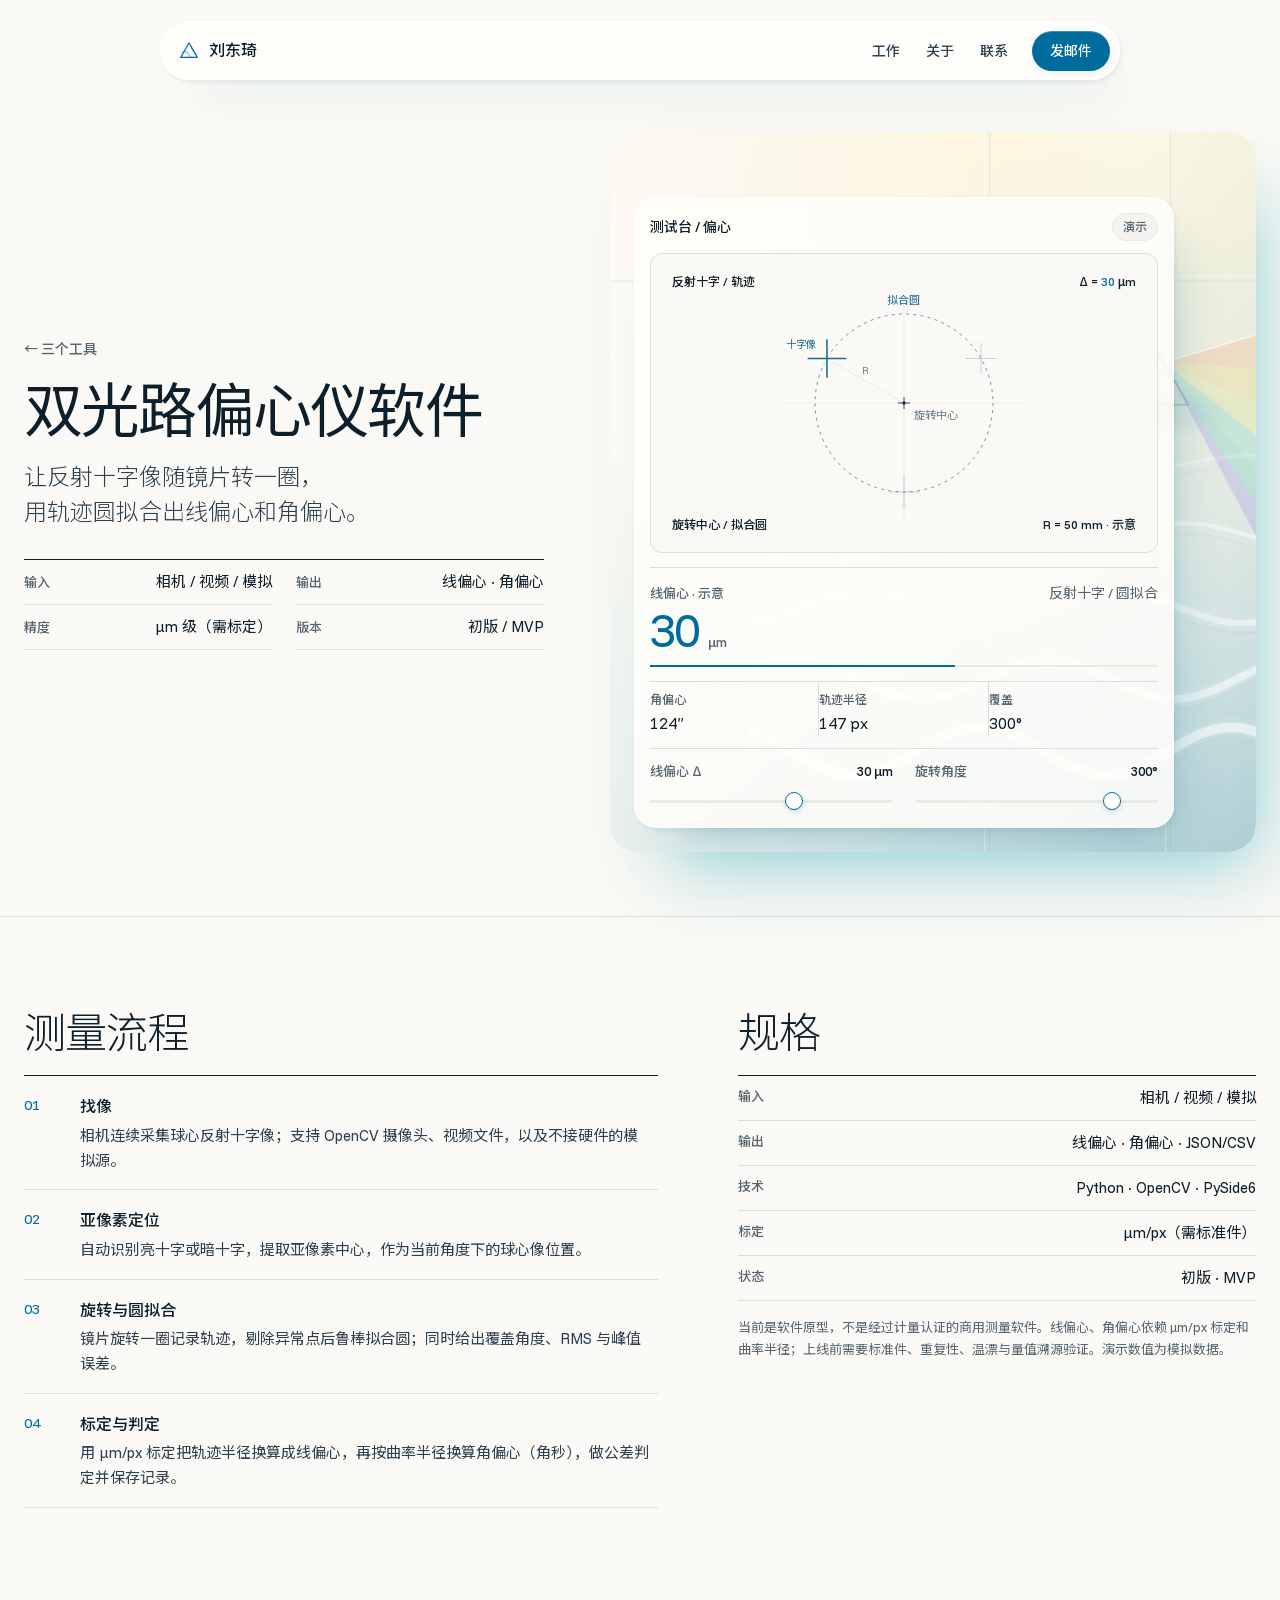
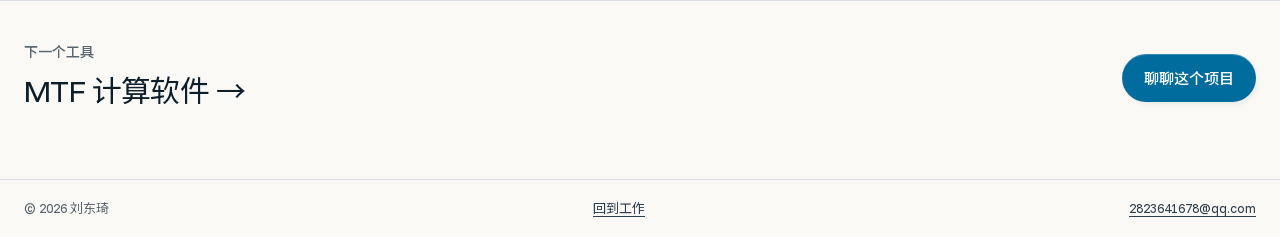
==== commit 1d564c01: "Align project pages with the real MTF, cross-center and eccentricity tools" ====
--- a/work/decentration.html
+++ b/work/decentration.html
@@ -4,7 +4,7 @@
   <meta charset="utf-8">
   <meta name="viewport" content="width=device-width, initial-scale=1">
   <title>双光路偏心仪软件 — 刘东琦</title>
-  <meta name="description" content="双光路偏心测量软件初版：提取两路光斑与中心位置，计算镜片偏心量，精度 µm 级。">
+  <meta name="description" content="反射式偏心测量软件初版：相机采集球心十字像，旋转一圈后鲁棒拟合轨迹圆，换算线偏心与角偏心。">
   <meta name="theme-color" content="#faf7ef">
   <link rel="icon" href="../favicon.svg" type="image/svg+xml">
   <link rel="preload" href="../assets/fonts/noto-sans-sc.woff2" as="font" type="font/woff2" crossorigin>
@@ -40,12 +40,12 @@
         <div class="case-hero__copy">
           <a class="back-link" href="../index.html#work">← 三个工具</a>
           <h1 id="case-title">双光路偏心仪软件</h1>
-          <p class="case-lead">用两束光，找到镜片的中心。</p>
+          <p class="case-lead">让反射十字像随镜片转一圈，<br>用轨迹圆拟合出线偏心和角偏心。</p>
           <dl class="case-meta">
-            <div><dt>输入</dt><dd>双光路图像</dd></div>
-            <div><dt>输出</dt><dd>偏心量 Δ</dd></div>
-            <div><dt>精度</dt><dd>µm 级</dd></div>
-            <div><dt>版本</dt><dd>初版</dd></div>
+            <div><dt>输入</dt><dd>相机 / 视频 / 模拟</dd></div>
+            <div><dt>输出</dt><dd>线偏心 · 角偏心</dd></div>
+            <div><dt>精度</dt><dd>µm 级（需标定）</dd></div>
+            <div><dt>版本</dt><dd>初版 / MVP</dd></div>
           </dl>
         </div>
 
@@ -60,45 +60,45 @@
 
             <div class="demo-stage dec-stage">
               <svg data-dec-svg viewBox="0 0 720 460" role="img" aria-labelledby="dec-demo-title">
-                <title id="dec-demo-title">双光路偏心测量示意</title>
+                <title id="dec-demo-title">反射十字轨迹与圆拟合示意</title>
                 <g data-dec-plot></g>
               </svg>
               <div class="stage-hud">
-                <span>双光路 / 镜片</span>
-                <span>Δ = <b data-dec-offset>12</b> µm</span>
+                <span>反射十字 / 轨迹</span>
+                <span>Δ = <b data-dec-offset>30</b> µm</span>
               </div>
               <div class="stage-hud stage-hud--bottom">
-                <span>通道 A / B</span>
-                <span>机械轴基准</span>
+                <span>旋转中心 / 拟合圆</span>
+                <span>R = 50 mm · 示意</span>
               </div>
             </div>
 
             <div class="readout">
               <div class="readout__head">
-                <span class="readout__label">偏心量 Δ · 示意</span>
-                <span class="readout__sub">双光路 · 初版</span>
+                <span class="readout__label">线偏心 · 示意</span>
+                <span class="readout__sub">反射十字 / 圆拟合</span>
               </div>
               <div class="readout__main">
-                <span class="readout__value" data-dec-value>12</span>
+                <span class="readout__value" data-dec-value>30</span>
                 <span class="readout__unit">µm</span>
               </div>
               <div class="readout__bar"><i data-dec-bar></i></div>
               <dl class="readout__list">
-                <div><dt>通道</dt><dd>A / B</dd></div>
-                <div><dt>精度</dt><dd>µm 级</dd></div>
-                <div><dt>版本</dt><dd>初版</dd></div>
+                <div><dt>角偏心</dt><dd data-dec-arcsec>124″</dd></div>
+                <div><dt>轨迹半径</dt><dd data-dec-radius>147 px</dd></div>
+                <div><dt>覆盖</dt><dd data-dec-coverage>300°</dd></div>
               </dl>
             </div>
 
             <div class="controls">
               <label class="control">
-                <span>模拟偏心量 Δ <b><span data-dec-offset>12</span> µm</b></span>
-                <input type="range" min="0" max="50" step="1" value="12" data-dec-input>
+                <span>线偏心 Δ <b><span data-dec-offset>30</span> µm</b></span>
+                <input type="range" min="0" max="50" step="1" value="30" data-dec-input>
               </label>
-              <div class="control control--note">
-                <span>测量方式 <b>双光路</b></span>
-                <p>拖动滑块，查看光轴相对机械轴的偏移，以及两路光束在传感器上的落点。</p>
-              </div>
+              <label class="control">
+                <span>旋转角度 <b data-dec-angle-label>300°</b></span>
+                <input type="range" min="0" max="360" step="1" value="300" data-dec-angle-input>
+              </label>
             </div>
           </div>
         </div>
@@ -113,22 +113,29 @@
             <li>
               <span>01</span>
               <div>
-                <b>双光路采集</b>
-                <p>两路光学系统从不同方向获取镜片中心图像，保留中心与传感器基准。</p>
+                <b>找像</b>
+                <p>相机连续采集球心反射十字像；支持 OpenCV 摄像头、视频文件，以及不接硬件的模拟源。</p>
               </div>
             </li>
             <li>
               <span>02</span>
               <div>
-                <b>提取光斑 / 中心</b>
-                <p>对两路图像做光斑或中心提取，得到相对机械轴的位置。</p>
+                <b>亚像素定位</b>
+                <p>自动识别亮十字或暗十字，提取亚像素中心，作为当前角度下的球心像位置。</p>
               </div>
             </li>
             <li>
               <span>03</span>
               <div>
-                <b>计算偏心量</b>
-                <p>根据两路结果的差值计算偏心量，输出 µm 级读数并记录测量结果。</p>
+                <b>旋转与圆拟合</b>
+                <p>镜片旋转一圈记录轨迹，剔除异常点后鲁棒拟合圆；同时给出覆盖角度、RMS 与峰值误差。</p>
+              </div>
+            </li>
+            <li>
+              <span>04</span>
+              <div>
+                <b>标定与判定</b>
+                <p>用 µm/px 标定把轨迹半径换算成线偏心，再按曲率半径换算角偏心（角秒），做公差判定并保存记录。</p>
               </div>
             </li>
           </ol>
@@ -137,12 +144,13 @@
         <aside class="specs">
           <h2>规格</h2>
           <dl>
-            <div><dt>输入</dt><dd>双光路图像</dd></div>
-            <div><dt>输出</dt><dd>偏心量 Δ</dd></div>
-            <div><dt>精度</dt><dd>µm 级</dd></div>
-            <div><dt>版本</dt><dd>初版</dd></div>
+            <div><dt>输入</dt><dd>相机 / 视频 / 模拟</dd></div>
+            <div><dt>输出</dt><dd>线偏心 · 角偏心 · JSON/CSV</dd></div>
+            <div><dt>技术</dt><dd>Python · OpenCV · PySide6</dd></div>
+            <div><dt>标定</dt><dd>µm/px（需标准件）</dd></div>
+            <div><dt>状态</dt><dd>初版 · MVP</dd></div>
           </dl>
-          <p class="note">演示中的偏心量由滑块模拟，用于说明光轴、机械轴与传感器落点的关系；真实测量流程与精度以软件输出为准。</p>
+          <p class="note">当前是软件原型，不是经过计量认证的商用测量软件。线偏心、角偏心依赖 µm/px 标定和曲率半径；上线前需要标准件、重复性、温漂与量值溯源验证。演示数值为模拟数据。</p>
         </aside>
       </div>
     </section>
--- a/work/work.css
+++ b/work/work.css
@@ -342,6 +342,12 @@
   font-weight: 500;
 }
 
+.profile__head b {
+  color: var(--color-ink);
+  font-weight: 500;
+  font-variant-numeric: tabular-nums;
+}
+
 .profile svg {
   width: 100%;
   height: 56px;
@@ -513,6 +519,7 @@
   color: var(--color-ink-2);
   font-size: 15px;
   line-height: 1.65;
+  text-wrap: pretty;
 }
 
 .specs dl {
@@ -546,6 +553,7 @@
   color: var(--color-muted);
   font-size: 13px;
   line-height: 1.65;
+  text-wrap: pretty;
 }
 
 .case-next {
@@ -704,6 +712,13 @@
   }
 }
 
+@media (max-width: 480px) {
+  .dist-stage text,
+  .dec-stage text {
+    font-size: 24px;
+  }
+}
+
 @media print {
   .case-hero__stage,
   .site-nav,
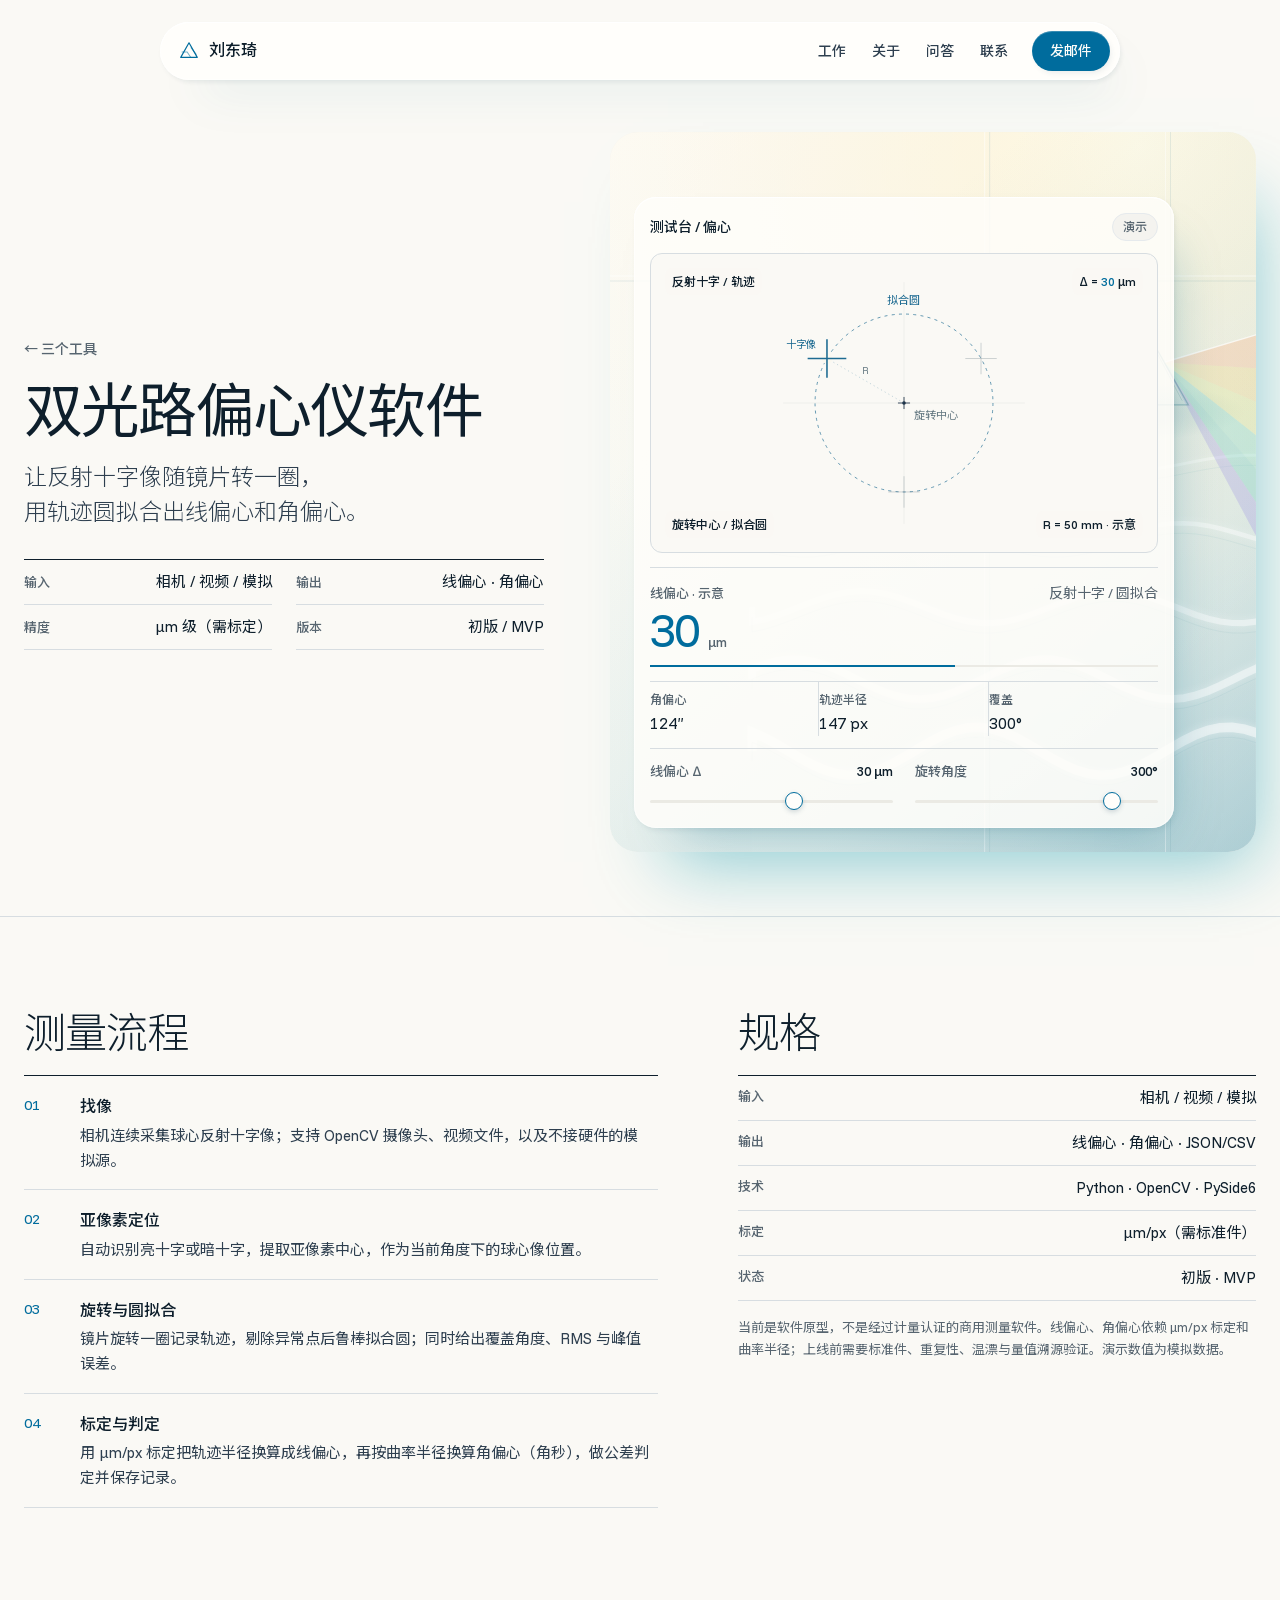
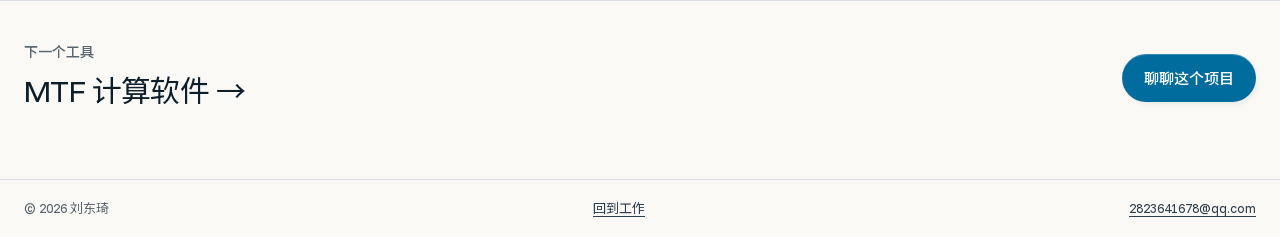
==== commit e9b57e19: "Add optical operator persona: cameo badge, field notes, offline Q&A and share card" ====
--- a/work/decentration.html
+++ b/work/decentration.html
@@ -28,6 +28,7 @@
       <nav class="nav-links" aria-label="主导航">
         <a href="../index.html#work">工作</a>
         <a href="../index.html#about">关于</a>
+        <a href="../index.html#ask">问答</a>
         <a href="../index.html#contact">联系</a>
       </nav>
       <a class="btn btn--primary btn--nav" href="mailto:2823641678@qq.com">发邮件</a>
--- a/styles.css
+++ b/styles.css
@@ -155,7 +155,7 @@
   gap: 24px;
   padding: 9px 10px 9px 18px;
   border-radius: var(--radius-pill);
-  background: color-mix(in oklab, var(--color-light) 86%, transparent);
+  background: color-mix(in oklab, var(--color-light) 94%, transparent);
   box-shadow: var(--edge-light), var(--shadow-card);
 }
 
@@ -411,6 +411,75 @@
   box-shadow: var(--edge-light), var(--shadow-card);
 }
 
+.operator-badge {
+  position: absolute;
+  top: 24px;
+  left: 24px;
+  z-index: 2;
+  display: flex;
+  align-items: center;
+  gap: 10px;
+  padding: 7px 16px 7px 7px;
+  border-radius: var(--radius-pill);
+  background: color-mix(in oklab, var(--color-light) 94%, transparent);
+  box-shadow: var(--edge-light), 0 12px 28px -22px oklch(52% 0.09 220 / 0.55);
+  transition: background 0.2s ease, transform 0.2s ease, box-shadow 0.2s ease;
+}
+
+.operator-badge:hover {
+  background: var(--color-light);
+  transform: translateY(-1px);
+}
+
+.operator-avatar {
+  display: block;
+  width: 56px;
+  height: 56px;
+  flex: none;
+  border-radius: 50%;
+}
+
+.operator-badge__body {
+  display: flex;
+  flex-direction: column;
+  gap: 1px;
+}
+
+.operator-badge__role {
+  color: var(--color-muted);
+  font-size: 11px;
+  font-weight: 500;
+  line-height: 1.2;
+}
+
+.operator-badge__name {
+  color: var(--color-ink);
+  font-family: var(--font-display);
+  font-size: 16px;
+  font-weight: 400;
+  line-height: 1.15;
+  letter-spacing: -0.02em;
+}
+
+.operator-badge__status {
+  display: flex;
+  align-items: center;
+  gap: 5px;
+  color: var(--color-muted);
+  font-size: 11px;
+  font-weight: 500;
+  line-height: 1.3;
+  white-space: nowrap;
+}
+
+.operator-badge__status i {
+  width: 5px;
+  height: 5px;
+  flex: none;
+  border-radius: 50%;
+  background: var(--color-accent);
+}
+
 .measure-card {
   position: absolute;
   bottom: 28px;
@@ -658,6 +727,167 @@
   justify-self: start;
 }
 
+/* Notes ------------------------------------------------------------- */
+
+.notes {
+  padding: clamp(72px, 9vw, 104px) 0;
+  border-top: 1px solid var(--color-rule);
+}
+
+.notes__grid {
+  display: grid;
+  grid-template-columns: minmax(0, 0.78fr) minmax(0, 1.22fr);
+  gap: 36px 80px;
+  align-items: start;
+}
+
+.notes h2,
+.ask h2 {
+  margin: 0 0 20px;
+  color: var(--color-ink);
+  font-family: var(--font-display);
+  font-size: clamp(34px, 4vw, 46px);
+  font-weight: 300;
+  line-height: 1.15;
+  letter-spacing: -0.025em;
+}
+
+.notes__intro p {
+  max-width: 26em;
+  margin: 0;
+  color: var(--color-ink-2);
+  font-size: 16px;
+  line-height: 1.7;
+}
+
+.notes__intro .notes__sign {
+  margin-top: 24px;
+  color: var(--color-accent);
+  font-family: var(--font-display);
+  font-size: 14px;
+  font-weight: 400;
+  letter-spacing: -0.01em;
+}
+
+.notes__list {
+  border-top: 1px solid var(--color-ink);
+}
+
+.note-item {
+  display: grid;
+  grid-template-columns: 130px minmax(0, 1fr);
+  gap: 20px;
+  padding: 20px 0;
+  border-bottom: 1px solid var(--color-rule);
+}
+
+.note-item__label {
+  color: var(--color-muted);
+  font-size: 13px;
+  font-weight: 500;
+  line-height: 1.5;
+}
+
+.note-item h3 {
+  margin: 0 0 6px;
+  color: var(--color-ink);
+  font-family: var(--font-display);
+  font-size: 21px;
+  font-weight: 400;
+  line-height: 1.25;
+  letter-spacing: -0.02em;
+}
+
+.note-item p {
+  margin: 0;
+  color: var(--color-ink-2);
+  font-size: 15px;
+  line-height: 1.7;
+  text-wrap: pretty;
+}
+
+/* Ask --------------------------------------------------------------- */
+
+.ask {
+  padding: clamp(64px, 8vw, 92px) 0;
+  border-top: 1px solid var(--color-rule);
+}
+
+.ask__grid {
+  display: grid;
+  grid-template-columns: minmax(0, 0.78fr) minmax(0, 1.22fr);
+  gap: 36px 80px;
+  align-items: start;
+}
+
+.ask__intro p {
+  max-width: 24em;
+  margin: 0;
+  color: var(--color-ink-2);
+  font-size: 16px;
+  line-height: 1.7;
+}
+
+.ask__intro .text-link {
+  margin-top: 18px;
+}
+
+.ask__list {
+  border-top: 1px solid var(--color-ink);
+}
+
+.qa {
+  border-bottom: 1px solid var(--color-rule);
+}
+
+.qa summary {
+  display: flex;
+  align-items: center;
+  justify-content: space-between;
+  gap: 20px;
+  padding: 16px 0;
+  color: var(--color-ink);
+  font-size: 16px;
+  font-weight: 500;
+  list-style: none;
+  cursor: pointer;
+  transition: color 0.2s ease;
+}
+
+.qa summary::-webkit-details-marker {
+  display: none;
+}
+
+.qa summary::marker {
+  content: "";
+}
+
+.qa summary::after {
+  content: "+";
+  color: var(--color-accent);
+  font-family: var(--font-display);
+  font-size: 22px;
+  font-weight: 300;
+  line-height: 1;
+}
+
+.qa[open] summary {
+  color: var(--color-accent);
+}
+
+.qa[open] summary::after {
+  content: "−";
+}
+
+.qa p {
+  margin: 0;
+  padding: 0 40px 18px 0;
+  color: var(--color-ink-2);
+  font-size: 15px;
+  line-height: 1.7;
+  text-wrap: pretty;
+}
+
 /* About ------------------------------------------------------------- */
 
 .about {
@@ -854,6 +1084,14 @@
   }
 }
 
+@media (max-width: 900px) {
+  .notes__grid,
+  .ask__grid {
+    grid-template-columns: 1fr;
+    gap: 24px;
+  }
+}
+
 @media (max-width: 760px) {
   .wrap {
     width: calc(100% - 32px);
@@ -910,6 +1148,57 @@
 
   .linepair-mini {
     height: 82px;
+  }
+
+  .operator-badge {
+    top: 16px;
+    left: 16px;
+    gap: 8px;
+    padding: 6px 12px 6px 6px;
+  }
+
+  .operator-avatar {
+    width: 48px;
+    height: 48px;
+  }
+
+  .operator-badge__role,
+  .operator-badge__status {
+    font-size: 10px;
+  }
+
+  .operator-badge__name {
+    font-size: 15px;
+  }
+
+  .notes,
+  .ask {
+    padding: 56px 0;
+  }
+
+  .notes__grid,
+  .ask__grid {
+    grid-template-columns: 1fr;
+    gap: 24px;
+  }
+
+  .note-item {
+    grid-template-columns: 1fr;
+    gap: 5px;
+    padding: 16px 0;
+  }
+
+  .note-item h3 {
+    font-size: 19px;
+  }
+
+  .qa summary {
+    padding: 14px 0;
+    font-size: 15px;
+  }
+
+  .qa p {
+    padding-right: 24px;
   }
 
   .work {
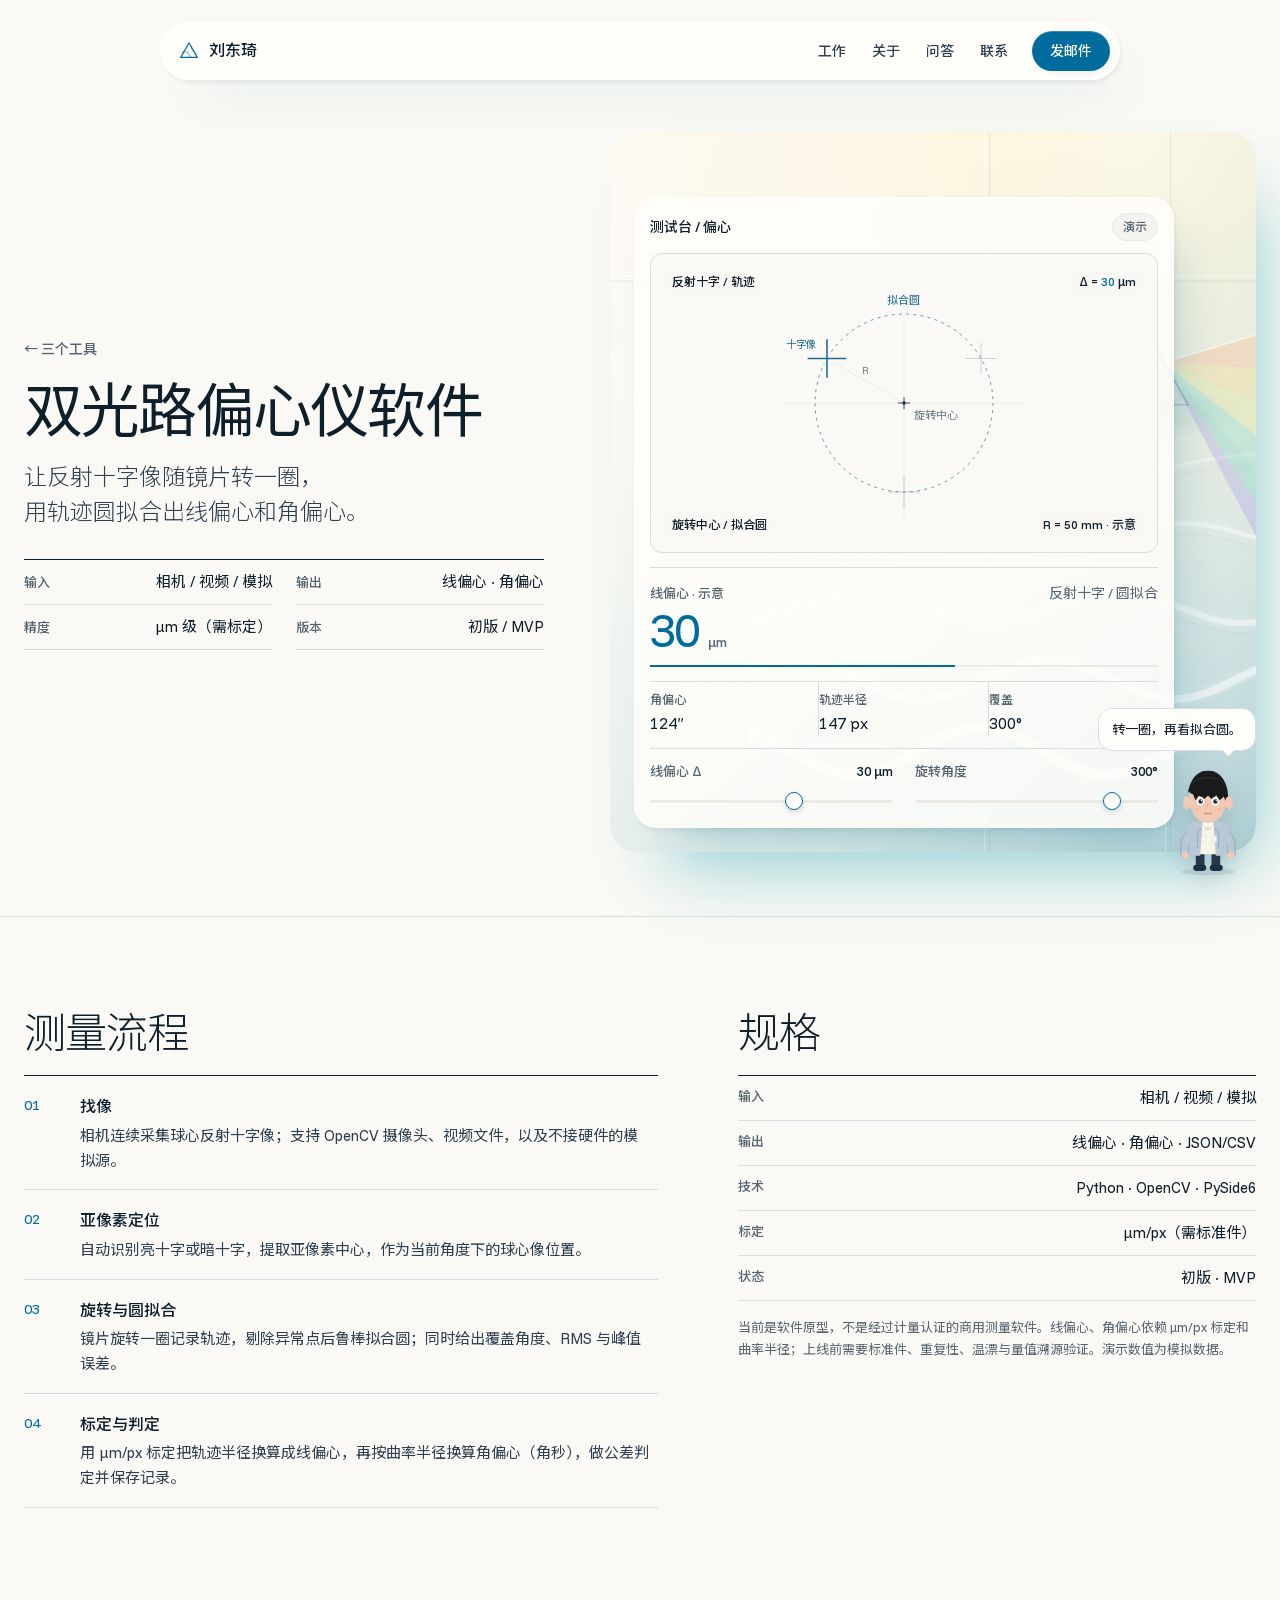
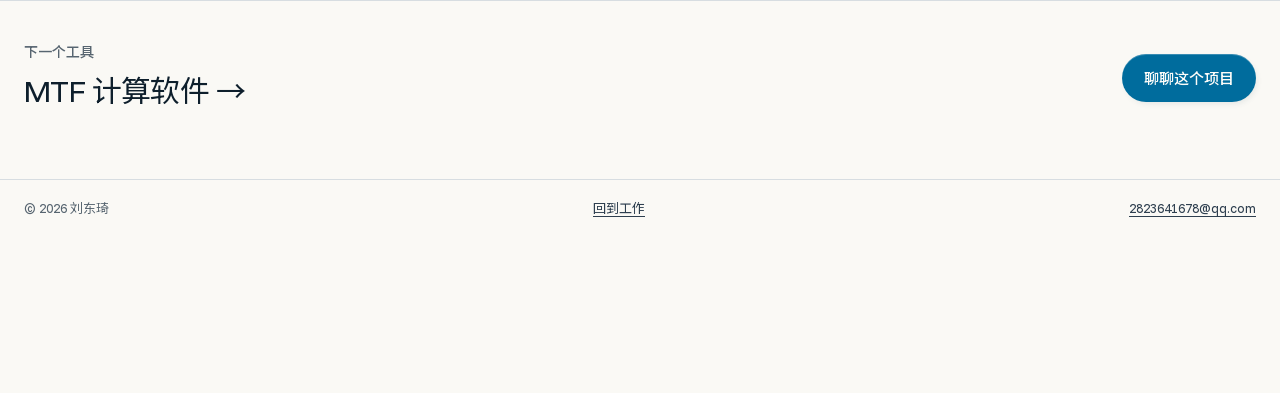
==== commit 1d6fa597: "Replace operator cameo with portrait profile and interactive desktop pet" ====
--- a/work/decentration.html
+++ b/work/decentration.html
@@ -165,6 +165,7 @@
         <a class="btn btn--primary" href="mailto:2823641678@qq.com">聊聊这个项目</a>
       </div>
     </section>
+    <div class="wrap pet-dock" data-pet-root></div>
   </main>
 
   <footer class="footer">
@@ -176,6 +177,7 @@
   </footer>
 
   <script src="../light.js" defer></script>
+  <script src="../pet.js" defer></script>
   <script src="work.js" defer></script>
 </body>
 </html>
--- a/styles.css
+++ b/styles.css
@@ -411,75 +411,6 @@
   box-shadow: var(--edge-light), var(--shadow-card);
 }
 
-.operator-badge {
-  position: absolute;
-  top: 24px;
-  left: 24px;
-  z-index: 2;
-  display: flex;
-  align-items: center;
-  gap: 10px;
-  padding: 7px 16px 7px 7px;
-  border-radius: var(--radius-pill);
-  background: color-mix(in oklab, var(--color-light) 94%, transparent);
-  box-shadow: var(--edge-light), 0 12px 28px -22px oklch(52% 0.09 220 / 0.55);
-  transition: background 0.2s ease, transform 0.2s ease, box-shadow 0.2s ease;
-}
-
-.operator-badge:hover {
-  background: var(--color-light);
-  transform: translateY(-1px);
-}
-
-.operator-avatar {
-  display: block;
-  width: 56px;
-  height: 56px;
-  flex: none;
-  border-radius: 50%;
-}
-
-.operator-badge__body {
-  display: flex;
-  flex-direction: column;
-  gap: 1px;
-}
-
-.operator-badge__role {
-  color: var(--color-muted);
-  font-size: 11px;
-  font-weight: 500;
-  line-height: 1.2;
-}
-
-.operator-badge__name {
-  color: var(--color-ink);
-  font-family: var(--font-display);
-  font-size: 16px;
-  font-weight: 400;
-  line-height: 1.15;
-  letter-spacing: -0.02em;
-}
-
-.operator-badge__status {
-  display: flex;
-  align-items: center;
-  gap: 5px;
-  color: var(--color-muted);
-  font-size: 11px;
-  font-weight: 500;
-  line-height: 1.3;
-  white-space: nowrap;
-}
-
-.operator-badge__status i {
-  width: 5px;
-  height: 5px;
-  flex: none;
-  border-radius: 50%;
-  background: var(--color-accent);
-}
-
 .measure-card {
   position: absolute;
   bottom: 28px;
@@ -899,12 +830,36 @@
 
 .about__grid {
   display: grid;
-  grid-template-columns: minmax(0, 1.1fr) minmax(0, 0.9fr);
-  gap: 36px 80px;
+  grid-template-columns: minmax(0, 0.55fr) minmax(0, 1.45fr);
+  gap: clamp(32px, 4vw, 56px);
   align-items: start;
 }
 
-.about h2 {
+.about__portrait {
+  margin: 0;
+}
+
+.about__portrait img {
+  display: block;
+  width: 100%;
+  max-width: 340px;
+  height: auto;
+  aspect-ratio: 4 / 5;
+  object-fit: cover;
+  object-position: 50% 14%;
+  border-radius: var(--radius-card);
+  box-shadow: var(--shadow-card);
+  filter: saturate(0.96) contrast(1.02);
+}
+
+.about__portrait figcaption {
+  margin-top: 12px;
+  color: var(--color-muted);
+  font-size: 13px;
+  font-weight: 500;
+}
+
+.about__body h2 {
   margin: 0 0 20px;
   color: var(--color-ink);
   font-family: var(--font-display);
@@ -914,7 +869,7 @@
   letter-spacing: -0.025em;
 }
 
-.about p {
+.about__body p {
   max-width: 38em;
   margin: 0 0 16px;
   color: var(--color-ink-2);
@@ -922,8 +877,12 @@
   line-height: 1.7;
 }
 
-.about p:last-child {
+.about__body p:last-of-type {
   margin-bottom: 0;
+}
+
+.about__body .fact-list {
+  margin-top: 32px;
 }
 
 .fact-list {
@@ -1049,6 +1008,141 @@
 
 /* Responsive -------------------------------------------------------- */
 
+/* Desktop pet ------------------------------------------------------- */
+
+.pet-dock {
+  display: flex;
+  justify-content: flex-end;
+}
+
+.pet {
+  position: fixed;
+  right: 24px;
+  bottom: 22px;
+  z-index: 35;
+  width: 96px;
+  touch-action: none;
+  user-select: none;
+}
+
+.pet__character {
+  display: block;
+  width: 100%;
+  padding: 0;
+  border: 0;
+  background: none;
+  cursor: grab;
+  filter: drop-shadow(0 10px 10px oklch(45% 0.04 230 / 0.16));
+}
+
+.pet.is-dragging .pet__character {
+  cursor: grabbing;
+}
+
+.pet-svg {
+  display: block;
+  width: 100%;
+  height: auto;
+  overflow: visible;
+}
+
+.pet-bob {
+  transform-origin: 50% 100%;
+  animation: pet-bob 4.4s ease-in-out infinite;
+}
+
+.pet-head {
+  transform: rotate(var(--pet-tilt, 0deg));
+  transform-origin: 110px 160px;
+  transition: transform 0.2s ease;
+}
+
+.pet-eyes {
+  transform-box: fill-box;
+  transform-origin: center;
+  animation: pet-blink 5.6s infinite;
+}
+
+.pet-pupil {
+  transform: translate(var(--pet-look-x, 0px), var(--pet-look-y, 0px));
+  transition: transform 0.16s ease-out;
+}
+
+.pet__bubble {
+  position: absolute;
+  right: 0;
+  bottom: calc(100% - 4px);
+  z-index: 2;
+  width: max-content;
+  max-width: 230px;
+  padding: 11px 13px;
+  border: 1px solid var(--color-rule);
+  border-radius: 14px;
+  background: color-mix(in oklab, var(--color-light) 96%, transparent);
+  box-shadow: var(--edge-light), 0 14px 28px -24px oklch(45% 0.05 230 / 0.5);
+  opacity: 0;
+  transform: translateY(6px);
+  pointer-events: none;
+  transition: opacity 0.18s ease, transform 0.18s ease;
+}
+
+.pet__bubble::after {
+  content: "";
+  position: absolute;
+  right: 22px;
+  bottom: -5px;
+  width: 9px;
+  height: 9px;
+  border-right: 1px solid var(--color-rule);
+  border-bottom: 1px solid var(--color-rule);
+  background: var(--color-light);
+  transform: rotate(45deg);
+}
+
+.pet.is-talking .pet__bubble {
+  opacity: 1;
+  transform: none;
+}
+
+.pet__text {
+  margin: 0;
+  color: var(--color-ink);
+  font-size: 13px;
+  line-height: 1.5;
+}
+
+.pet__hint {
+  display: none;
+}
+
+@keyframes pet-bob {
+  0%,
+  100% {
+    transform: translateY(0);
+  }
+  50% {
+    transform: translateY(-2.5px);
+  }
+}
+
+@keyframes pet-blink {
+  0%,
+  91%,
+  100% {
+    transform: scaleY(1);
+  }
+  93%,
+  95% {
+    transform: scaleY(0.08);
+  }
+}
+
+@media (min-width: 901px) {
+  body {
+    padding-bottom: 156px;
+  }
+}
+
 @media (max-width: 1080px) {
   .hero__inner {
     grid-template-columns: 1fr;
@@ -1078,18 +1172,69 @@
     gap: 14px;
   }
 
+}
+
+@media (max-width: 900px) {
+  .notes__grid,
+  .ask__grid,
   .about__grid {
     grid-template-columns: 1fr;
-    gap: 28px;
-  }
-}
-
-@media (max-width: 900px) {
-  .notes__grid,
-  .ask__grid {
-    grid-template-columns: 1fr;
     gap: 24px;
   }
+
+  .about__portrait img {
+    max-width: 340px;
+  }
+
+  .pet-dock {
+    margin-top: 20px;
+  }
+
+  .pet {
+    position: relative;
+    right: auto;
+    bottom: auto;
+    display: flex;
+    flex-direction: column;
+    align-items: flex-end;
+    width: 220px;
+  }
+
+  .pet__character {
+    width: 80px;
+  }
+
+  .pet__bubble {
+    position: relative;
+    right: auto;
+    bottom: auto;
+    display: none;
+    width: 100%;
+    max-width: 220px;
+    margin-bottom: 8px;
+    padding: 10px 12px;
+    transform: translateY(4px);
+  }
+
+  .pet.is-talking .pet__bubble {
+    display: block;
+    transform: none;
+  }
+
+  .pet__text {
+    font-size: 12px;
+  }
+
+  .pet__hint {
+    display: block;
+    width: 80px;
+    margin-top: 2px;
+    color: var(--color-muted);
+    font-size: 11px;
+    font-weight: 500;
+    text-align: right;
+  }
+
 }
 
 @media (max-width: 760px) {
@@ -1148,27 +1293,6 @@
 
   .linepair-mini {
     height: 82px;
-  }
-
-  .operator-badge {
-    top: 16px;
-    left: 16px;
-    gap: 8px;
-    padding: 6px 12px 6px 6px;
-  }
-
-  .operator-avatar {
-    width: 48px;
-    height: 48px;
-  }
-
-  .operator-badge__role,
-  .operator-badge__status {
-    font-size: 10px;
-  }
-
-  .operator-badge__name {
-    font-size: 15px;
   }
 
   .notes,
@@ -1248,6 +1372,19 @@
     padding: 60px 0;
   }
 
+  .about__grid {
+    grid-template-columns: 1fr;
+    gap: 24px;
+  }
+
+  .about__portrait img {
+    max-width: 360px;
+  }
+
+  .about__body .fact-list {
+    margin-top: 24px;
+  }
+
   .contact {
     padding-top: 72px;
   }
@@ -1307,11 +1444,24 @@
     animation-iteration-count: 1 !important;
     transition-duration: 0.01ms !important;
   }
+
+  .pet-bob,
+  .pet-eyes {
+    animation: none !important;
+  }
 }
 
 /* Print ------------------------------------------------------------- */
 
 @media print {
+  body {
+    padding-bottom: 0;
+  }
+
+  .pet {
+    display: none;
+  }
+
   body {
     background: #fff;
     color: #000;
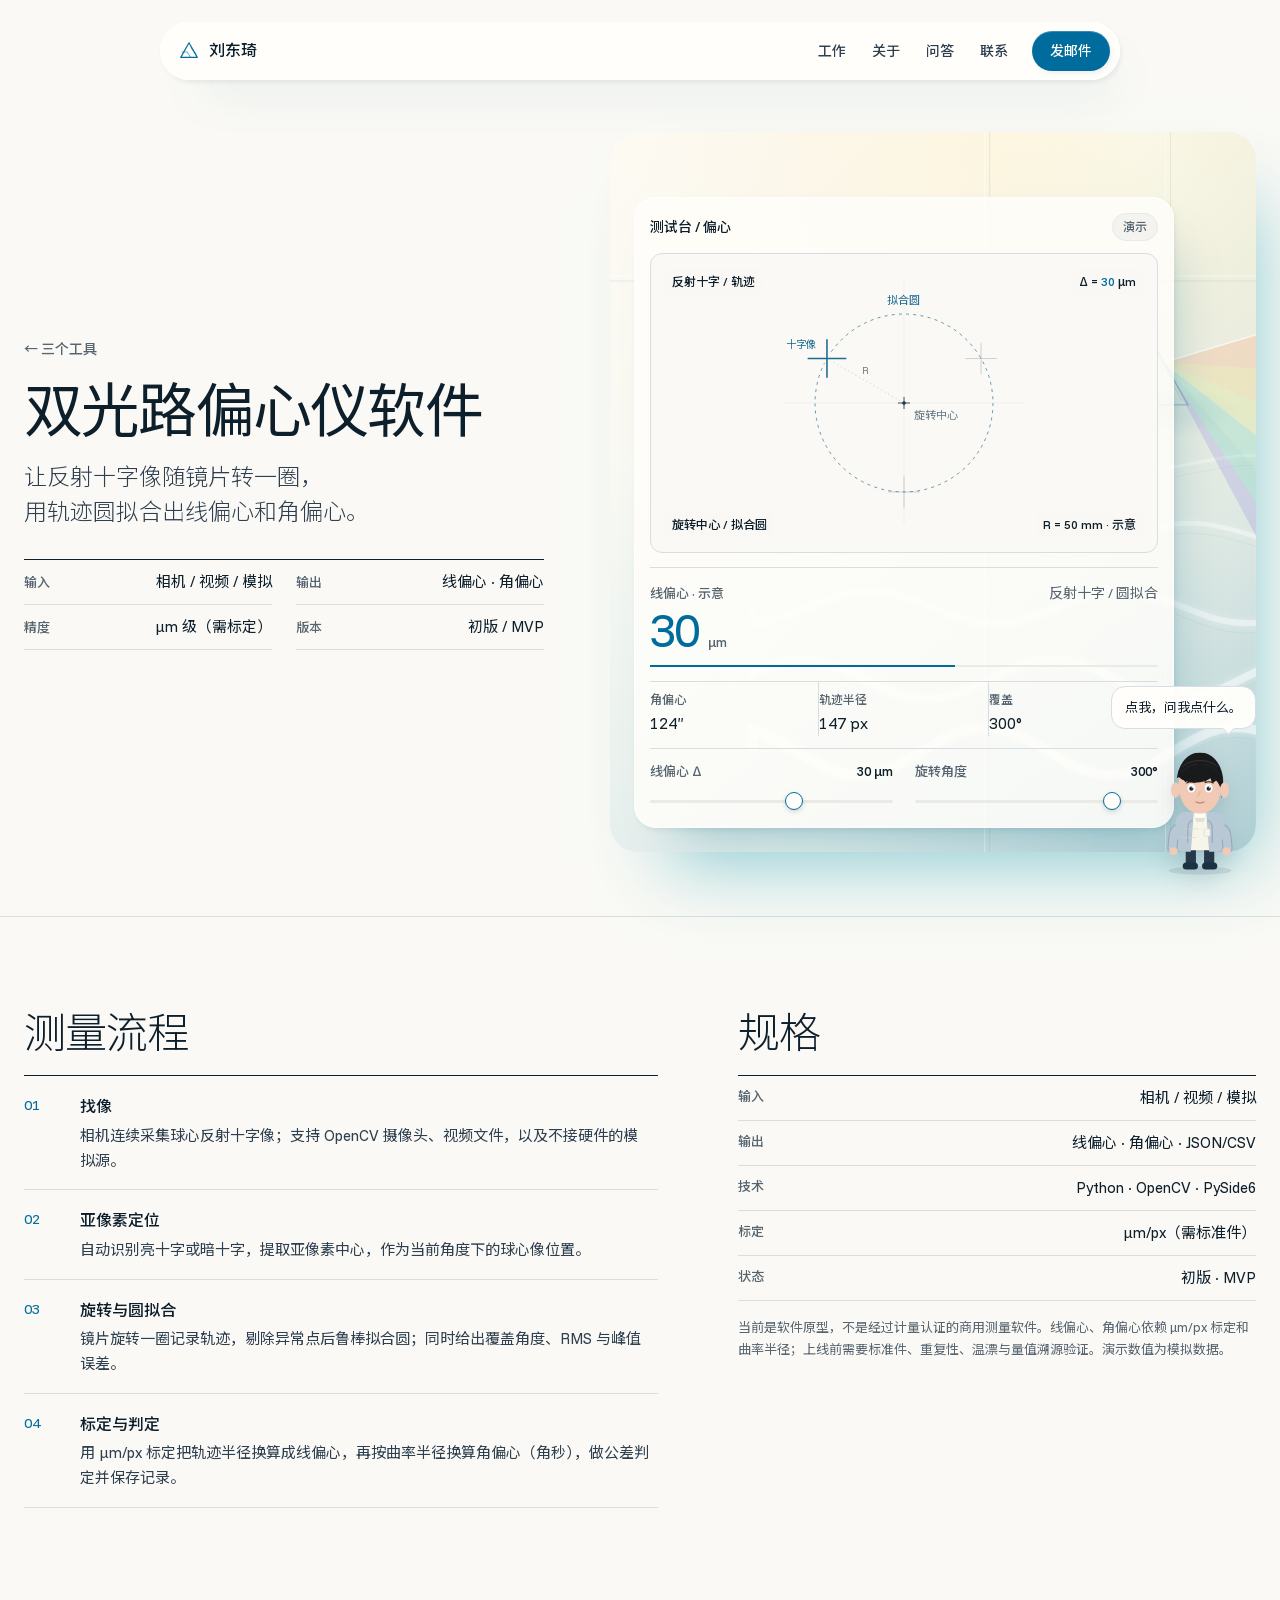
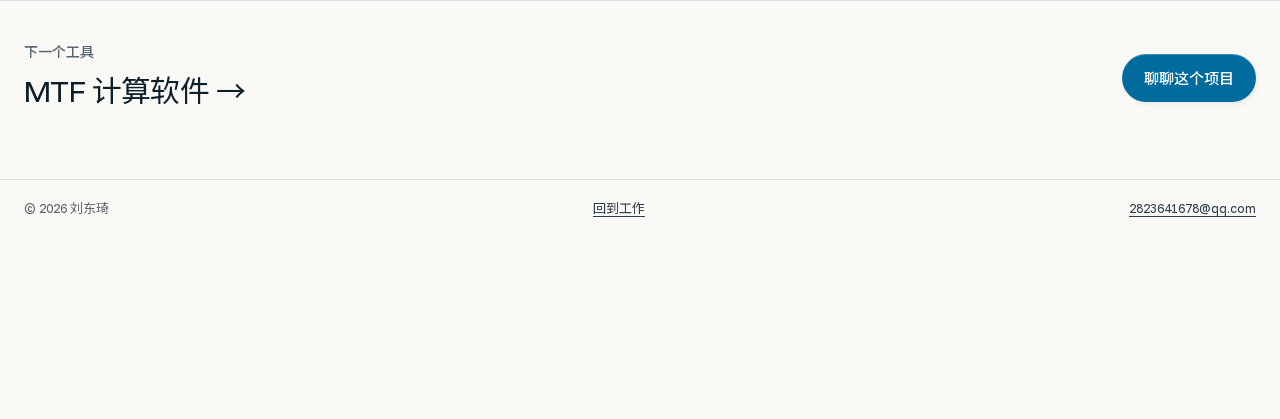
==== commit 9ef9a499: "Add pet voice Q&A and refine the illustrated avatar" ====
--- a/work/decentration.html
+++ b/work/decentration.html
@@ -106,6 +106,8 @@
       </div>
     </section>
 
+    <div class="wrap pet-dock" data-pet-root></div>
+
     <section class="case-body" aria-labelledby="method-title">
       <div class="wrap case-body__grid">
         <section class="method">
@@ -165,7 +167,6 @@
         <a class="btn btn--primary" href="mailto:2823641678@qq.com">聊聊这个项目</a>
       </div>
     </section>
-    <div class="wrap pet-dock" data-pet-root></div>
   </main>
 
   <footer class="footer">
--- a/styles.css
+++ b/styles.css
@@ -115,6 +115,18 @@
   outline-offset: 3px;
 }
 
+.sr-only {
+  position: absolute;
+  width: 1px;
+  height: 1px;
+  padding: 0;
+  margin: -1px;
+  overflow: hidden;
+  clip: rect(0, 0, 0, 0);
+  white-space: nowrap;
+  border: 0;
+}
+
 .skip {
   position: fixed;
   top: 12px;
@@ -1020,7 +1032,7 @@
   right: 24px;
   bottom: 22px;
   z-index: 35;
-  width: 96px;
+  width: 112px;
   touch-action: none;
   user-select: none;
 }
@@ -1115,6 +1127,211 @@
   display: none;
 }
 
+.pet.is-chatting .pet__bubble,
+.pet.is-chatting .pet__hint {
+  display: none;
+}
+
+.pet-panel {
+  position: absolute;
+  right: 0;
+  bottom: calc(100% + 12px);
+  display: none;
+  width: 320px;
+  max-height: min(70vh, 430px);
+  overflow-y: auto;
+  padding: 14px;
+  border: 1px solid var(--color-rule);
+  border-radius: 18px;
+  background: color-mix(in oklab, var(--color-light) 96%, transparent);
+  box-shadow: var(--edge-light), var(--shadow-card);
+  text-align: left;
+  touch-action: auto;
+}
+
+.pet.is-chatting .pet-panel {
+  display: block;
+}
+
+.pet-panel::after {
+  content: "";
+  position: absolute;
+  right: 34px;
+  bottom: -6px;
+  width: 10px;
+  height: 10px;
+  background: var(--color-light);
+  border-right: 1px solid var(--color-rule);
+  border-bottom: 1px solid var(--color-rule);
+  transform: rotate(45deg);
+}
+
+.pet-panel__head {
+  display: flex;
+  align-items: center;
+  gap: 9px;
+}
+
+.pet-panel__avatar {
+  width: 38px;
+  height: 38px;
+  flex: none;
+  border-radius: 50%;
+  object-fit: cover;
+  object-position: 50% 14%;
+  box-shadow: 0 0 0 1px var(--color-rule);
+}
+
+.pet-panel__id {
+  display: flex;
+  flex-direction: column;
+  gap: 1px;
+  margin-right: auto;
+}
+
+.pet-panel__id b {
+  font-family: var(--font-display);
+  font-size: 15px;
+  font-weight: 400;
+  line-height: 1.1;
+}
+
+.pet-panel__id span {
+  color: var(--color-muted);
+  font-size: 10px;
+  font-weight: 500;
+}
+
+.pet-panel__voice,
+.pet-panel__close {
+  border: 1px solid var(--color-rule);
+  border-radius: var(--radius-pill);
+  background: var(--color-paper-2);
+  color: var(--color-ink-2);
+  font-size: 11px;
+  font-weight: 500;
+  line-height: 1;
+  cursor: pointer;
+}
+
+.pet-panel__voice {
+  padding: 6px 8px;
+  white-space: nowrap;
+}
+
+.pet-panel__voice[aria-pressed="false"] {
+  color: var(--color-muted);
+}
+
+.pet-panel__close {
+  width: 24px;
+  height: 24px;
+  padding: 0;
+  font-size: 16px;
+}
+
+.pet-panel__answer {
+  min-height: 88px;
+  margin-top: 12px;
+  padding: 11px 12px;
+  border-radius: var(--radius-inner);
+  background: var(--color-paper-2);
+}
+
+.pet-panel__question {
+  margin: 0 0 5px;
+  color: var(--color-muted);
+  font-size: 10px;
+  font-weight: 500;
+}
+
+.pet-panel__text {
+  margin: 0;
+  color: var(--color-ink-2);
+  font-size: 13px;
+  line-height: 1.55;
+  text-wrap: pretty;
+}
+
+.pet-panel__chips {
+  display: flex;
+  flex-wrap: wrap;
+  gap: 6px;
+  margin-top: 10px;
+}
+
+.pet-panel__chips button {
+  padding: 6px 9px;
+  border: 1px solid var(--color-rule);
+  border-radius: var(--radius-pill);
+  background: transparent;
+  color: var(--color-ink-2);
+  font-size: 11px;
+  font-weight: 500;
+  line-height: 1;
+  cursor: pointer;
+  transition: border-color 0.2s ease, color 0.2s ease;
+}
+
+.pet-panel__chips button:hover {
+  border-color: var(--color-accent);
+  color: var(--color-accent);
+}
+
+.pet-panel__form {
+  display: flex;
+  gap: 6px;
+  margin-top: 10px;
+}
+
+.pet-panel__form input {
+  min-width: 0;
+  flex: 1;
+  height: 36px;
+  padding: 0 10px;
+  border: 1px solid var(--color-rule);
+  border-radius: 10px;
+  background: var(--color-light);
+  color: var(--color-ink);
+  font: inherit;
+  font-size: 12px;
+}
+
+.pet-panel__form input::placeholder {
+  color: var(--color-muted);
+}
+
+.pet-panel__form button {
+  height: 36px;
+  padding: 0 12px;
+  border-radius: 10px;
+  background: var(--color-accent);
+  color: var(--color-accent-ink);
+  font-size: 12px;
+  font-weight: 500;
+  cursor: pointer;
+}
+
+.pet-panel__note {
+  margin: 8px 0 0;
+  color: var(--color-muted);
+  font-size: 10px;
+  line-height: 1.5;
+}
+
+.pet.is-speaking .pet-bob {
+  animation: pet-talk 0.4s ease-in-out infinite alternate;
+}
+
+@keyframes pet-talk {
+  from {
+    transform: translateY(0);
+  }
+  to {
+    transform: translateY(-3px);
+  }
+}
+
 @keyframes pet-bob {
   0%,
   100% {
@@ -1139,7 +1356,7 @@
 
 @media (min-width: 901px) {
   body {
-    padding-bottom: 156px;
+    padding-bottom: 182px;
   }
 }
 
@@ -1197,11 +1414,38 @@
     display: flex;
     flex-direction: column;
     align-items: flex-end;
-    width: 220px;
+    width: 240px;
+  }
+
+  .pet.is-chatting {
+    width: 100%;
+    touch-action: auto;
   }
 
   .pet__character {
-    width: 80px;
+    width: 88px;
+  }
+
+  .pet-panel {
+    position: relative;
+    right: auto;
+    bottom: auto;
+    display: none;
+    width: 100%;
+    max-height: none;
+    margin-bottom: 10px;
+  }
+
+  .pet.is-chatting .pet-panel {
+    display: block;
+  }
+
+  .pet-panel::after {
+    right: 34px;
+  }
+
+  .pet-panel__form input {
+    font-size: 16px;
   }
 
   .pet__bubble {
@@ -1227,7 +1471,7 @@
 
   .pet__hint {
     display: block;
-    width: 80px;
+    width: 88px;
     margin-top: 2px;
     color: var(--color-muted);
     font-size: 11px;
@@ -1446,7 +1690,8 @@
   }
 
   .pet-bob,
-  .pet-eyes {
+  .pet-eyes,
+  .pet.is-speaking .pet-bob {
     animation: none !important;
   }
 }
